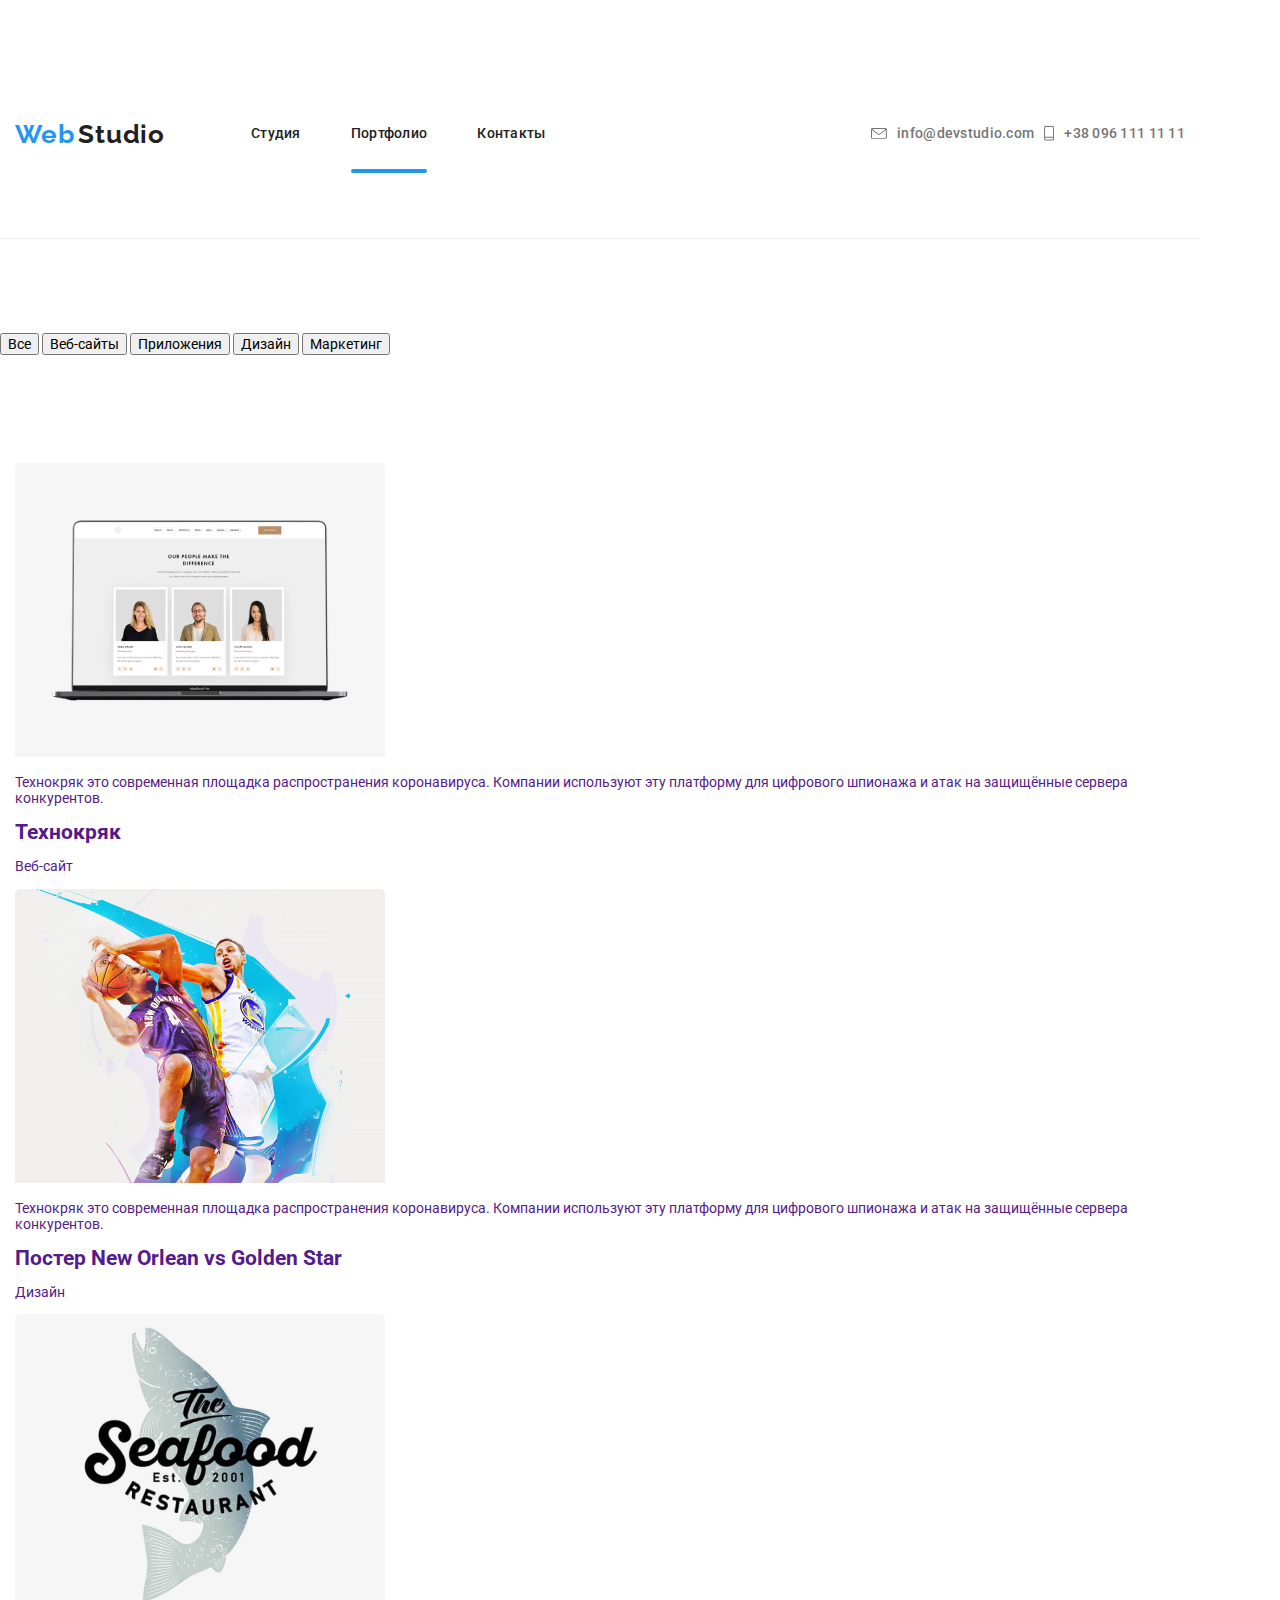
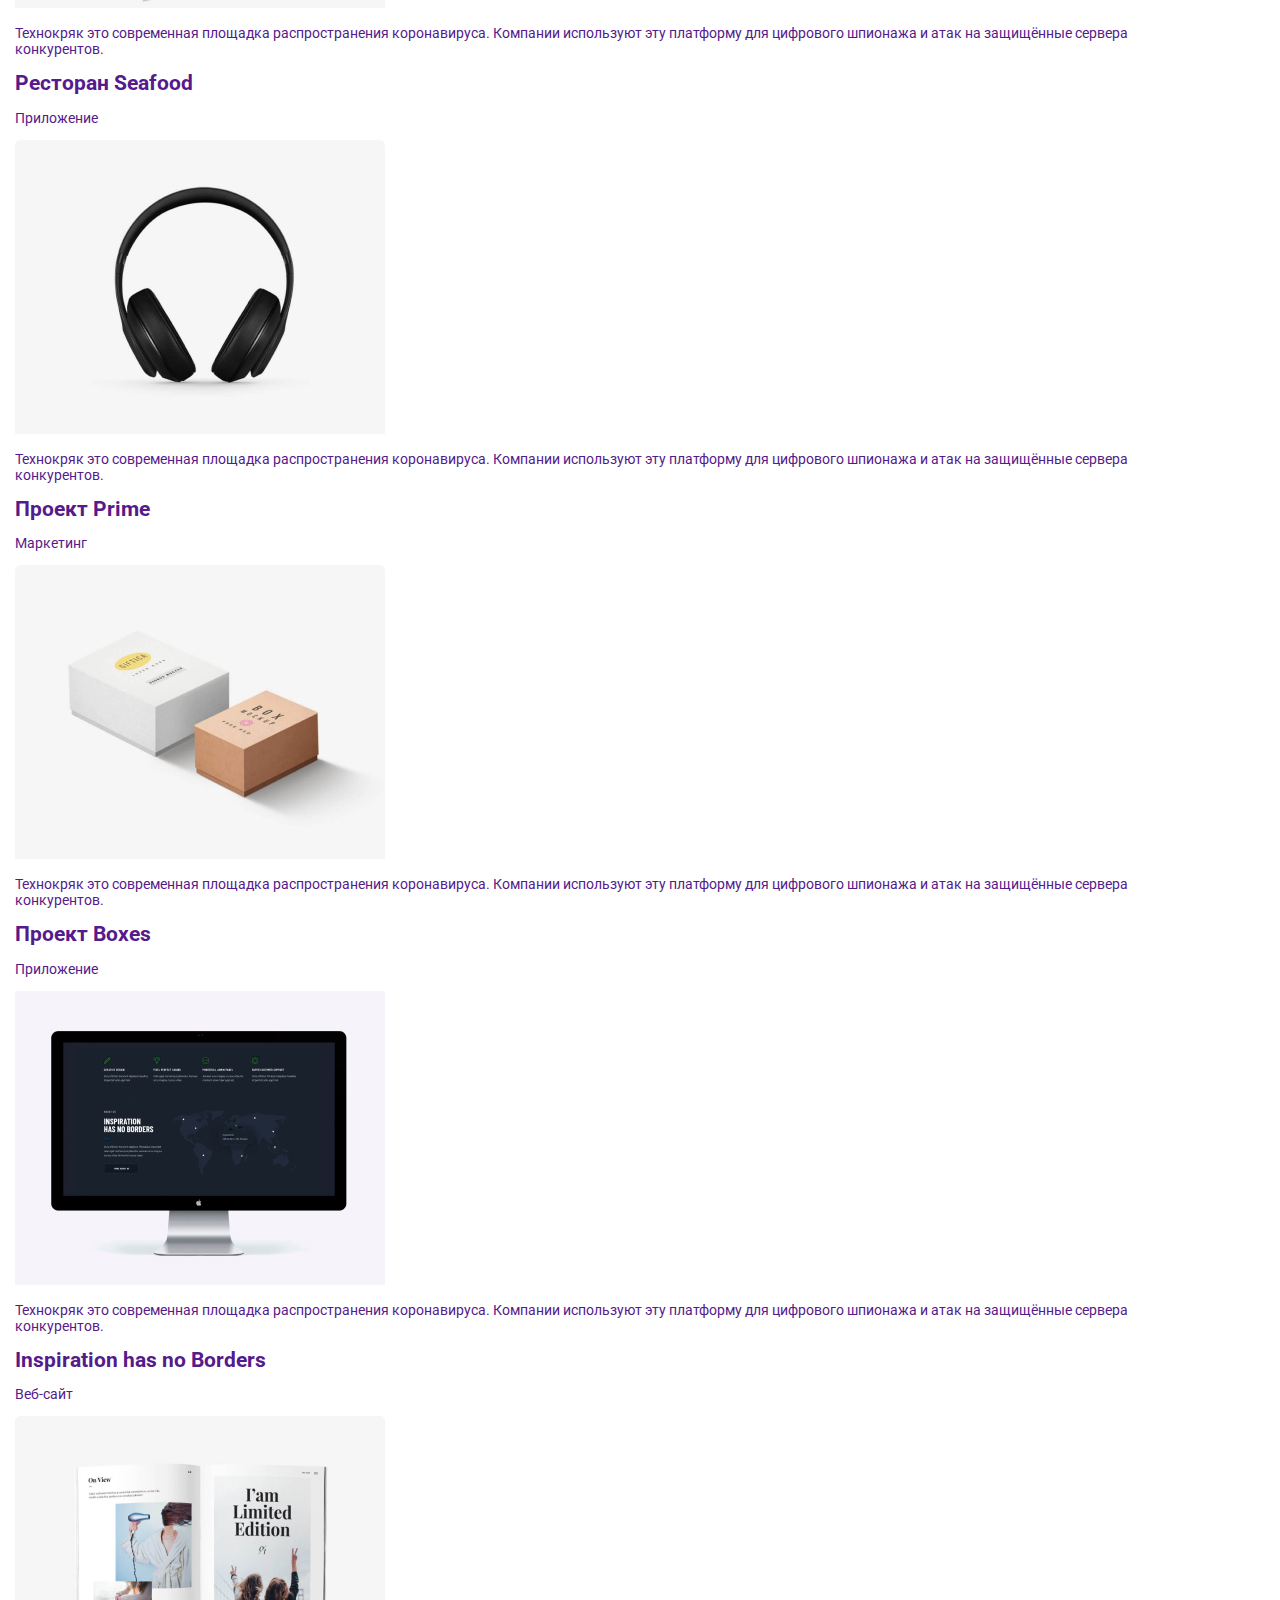
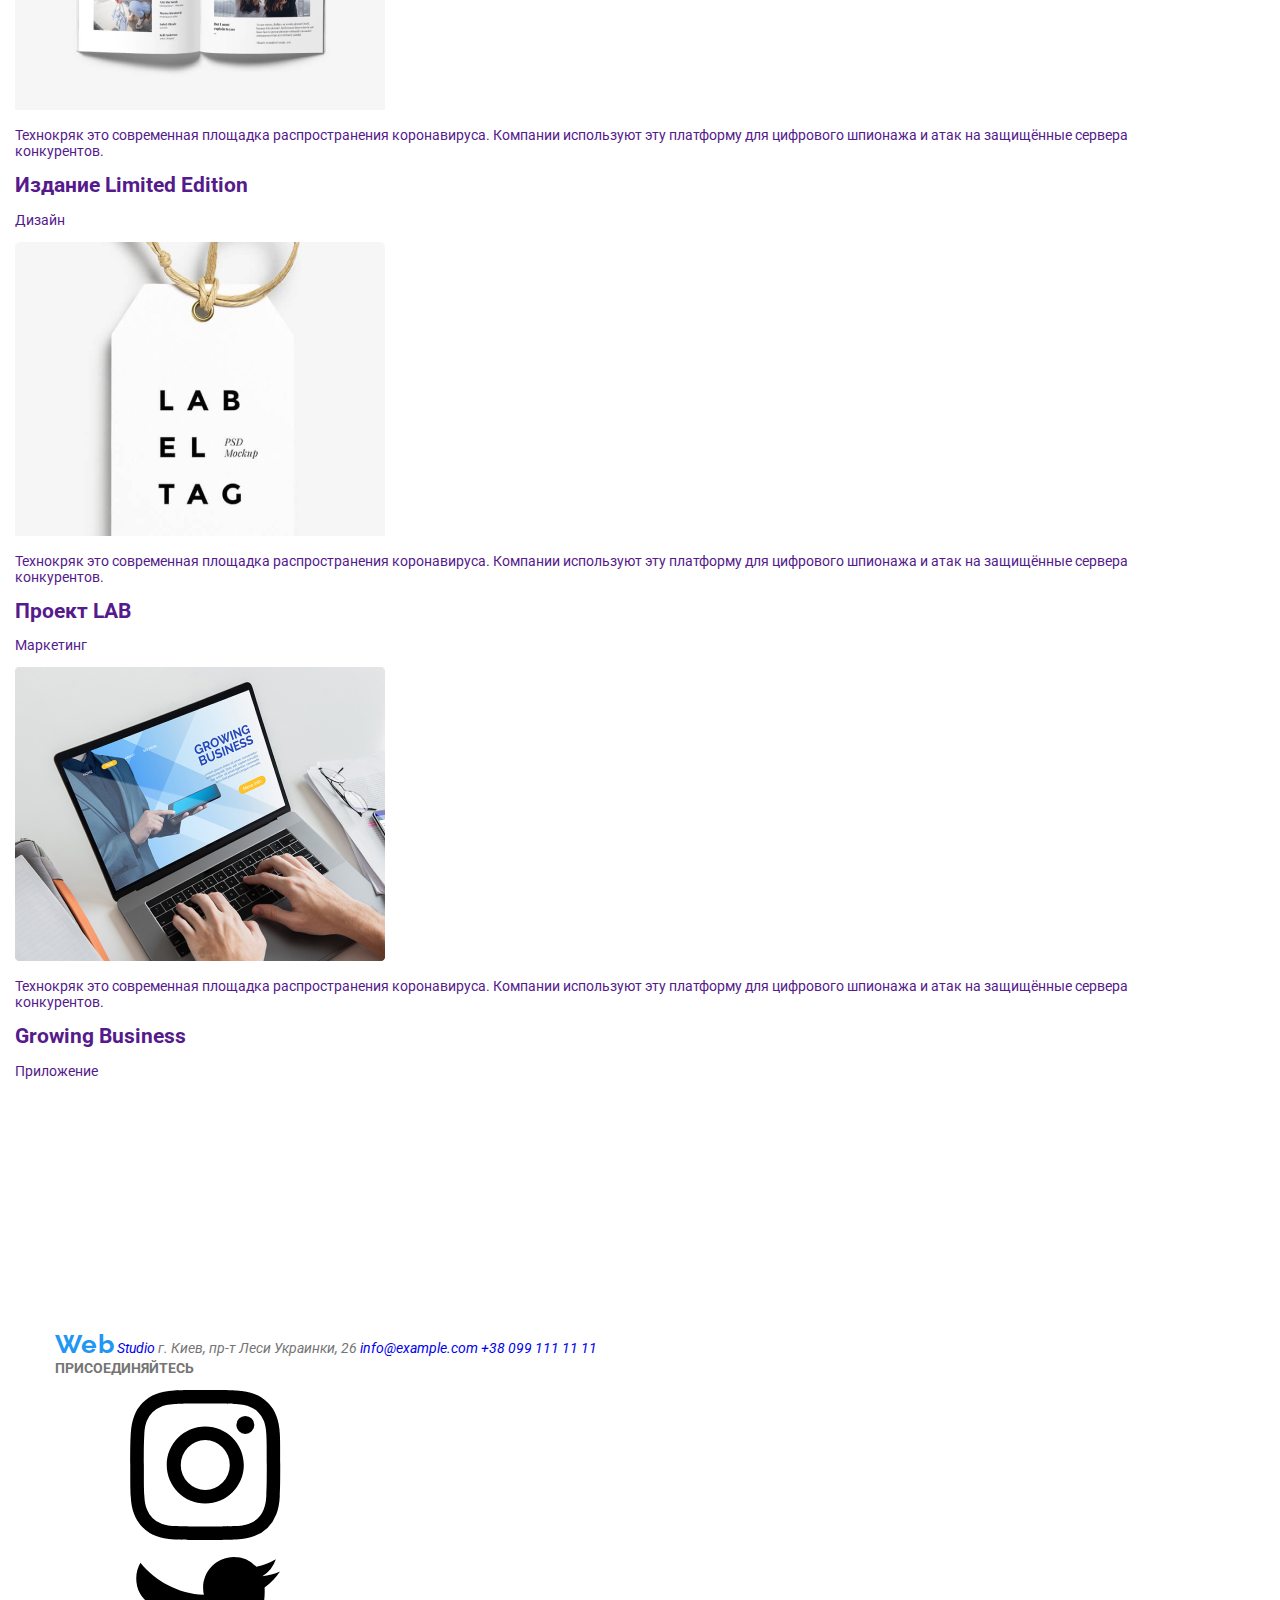
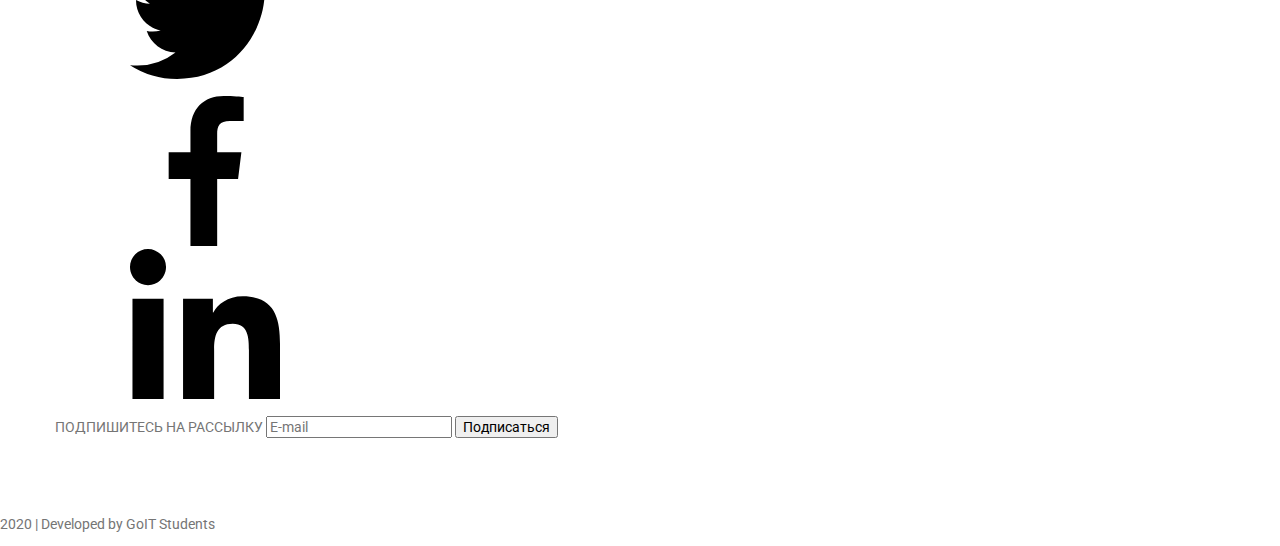
==== portfolio.html @ 8912c544 "создает сас файл для хедера" ====
<!DOCTYPE html>
<html lang="ru">
  <head>
    <meta charset="UTF-8" />
    <meta name="viewport" content="width=device-width, initial-scale=1.0" />
    <title>WebStudio</title>
    <link href="https://fonts.googleapis.com/css2?family=Raleway:wght@600&family=Roboto:wght@400;700;900&display=swap" rel="stylesheet">
    <link rel="stylesheet" href="https://cdnjs.cloudflare.com/ajax/libs/modern-normalize/0.6.0/modern-normalize.min.css">
    <link rel="stylesheet" href="./css/main.min.css">
      </head>
  <body>
    <!-- шапка -->
    <header  class="page-header">
      <div class="container header-container">
        <nav class="main-nav">
          <a href="./index.html" class="logo"> <span class="logo-web">Web</span> <span class="logo-studio">Studio</span></a>
          <ul class="site-nav list">
            <li class="item"><a href="./index.html" class="link studio">Студия</a></li>
            <li class="item"><a href="./portfolio.html" class="link current">Портфолио</a></li>
            <li class="item"><a href="" class="link">Контакты</a></li>
          </ul>
        </nav>
       
        <ul class="list list-nav">
          <li class="list-nav img">
            <!-- <img src="./images/envelope(hover).svg" alt="the envelope" /> -->
            
            <a href="mailto:info@devstudio.com" class="list-link mail">
              <svg class="header-mail">
                <use href="./images/symbol-defs.svg#icon-envelopehover"></use>
              </svg>
              info@devstudio.com</a>
          </li>
          <li class="list-nav img">
            <!-- <img src="./images/Vector.svg" alt="mobile" /> -->
            <a href="tel:+380961111111" class="list-link phone">
              <svg class="header-phone">
                <use href="./images/symbol-defs.svg#icon-Vector"></use>
              </svg>
              +38 096 111 11 11</a>
          </li>
        </ul>
    </div>
    </header>
    <main>
      <!-- кнопки -->
      <section>
      <div class="filter">
        <button type="button" class="portfolio-button">Все</button>
        <button type="button" class="portfolio-button">Веб-сайты</button>
        <button type="button" class="portfolio-button">Приложения</button>
        <button type="button" class="portfolio-button">Дизайн</button>
        <button type="button" class="portfolio-button" >Маркетинг</button>
      </div>
      <!-- список работ -->
      <ul class="container list-portfolio">
        <li class="item portfolio">
          <div class="thumb">
            <a href="" class="portfolio-link"><img src="./images/techno.jpg" alt="Веб-сайт" class="portfolio-img">
              <p class="portfolio-discription">Технокряк это современная площадка распространения коронавируса. Компании используют эту платформу для цифрового шпионажа и атак на защищённые сервера конкурентов.</p>
            </div>
              <div class="portfolio-content">
                <h2 class="portfolio-name">Технокряк</h2>
                <p class="portfolio-type">Веб-сайт</p>
                
              </div>
            </a>
          
        </li>
        <li class="item portfolio">
          <div class="thumb">
            <a href="" class="portfolio-link"><img src="./images/poster.jpg" alt="Дизайн" class="portfolio-img">
              <p class="portfolio-discription">Технокряк это современная площадка распространения коронавируса. Компании используют эту платформу для цифрового шпионажа и атак на защищённые сервера конкурентов.</p>
            </div>
        <div class="portfolio-content">
          <h2 class="portfolio-name">Постер New Orlean vs Golden Star</h2>
          <p class="portfolio-type">Дизайн</p>
          
        </div>
        </a>
        </li>
        <li class="item portfolio">
          <div class="thumb">
            <a href="" class="portfolio-link"><img src="./images/restourant.jpg" alt="Приложение" class="portfolio-img">
              <p class="portfolio-discription">Технокряк это современная площадка распространения коронавируса. Компании используют эту платформу для цифрового шпионажа и атак на защищённые сервера конкурентов.</p>
          </div>
           <div class="portfolio-content">
            <h2 class="portfolio-name">Ресторан Seafood</h2>
            <p class="portfolio-type">Приложение</p>
           </div>
        </a>
        </li>
        <li class="item portfolio">
         <div  class="thumb">
          <a href="" class="portfolio-link"><img src="./images/headset.jpg" alt="Маркетинг" class="portfolio-img">
            <p class="portfolio-discription">Технокряк это современная площадка распространения коронавируса. Компании используют эту платформу для цифрового шпионажа и атак на защищённые сервера конкурентов.</p>

         </div>
            <div class="portfolio-content">
              <h2 class="portfolio-name">Проект Prime</h2>
              <p class="portfolio-type">Маркетинг</p>
            </div>
        </a>
        </li>
        <li class="item portfolio">
          <div  class="thumb">
            <a href="" class="portfolio-link"><img src="./images/boxes.jpg" alt="Приложение" class="portfolio-img">
            <p class="portfolio-discription">Технокряк это современная площадка распространения коронавируса. Компании используют эту платформу для цифрового шпионажа и атак на защищённые сервера конкурентов.</p>

          </div>
            <div class="portfolio-content">
              <h2 class="portfolio-name">Проект Boxes</h2>
              <p class="portfolio-type">Приложение</p>
            </div>
        </a>
        </li>
        <li class="item portfolio">
          <div  class="thumb">
            <a href="" class="portfolio-link"><img src="./images/monitorNEW.jpg" alt="Веб-сайт" class="portfolio-img">
              <p class="portfolio-discription">Технокряк это современная площадка распространения коронавируса. Компании используют эту платформу для цифрового шпионажа и атак на защищённые сервера конкурентов.</p>

          </div>
            <div class="portfolio-content">
              <h2 class="portfolio-name">Inspiration has no Borders</h2>
              <p class="portfolio-type">Веб-сайт</p>
            </div>
        </a>
        </li>
        <li class="item portfolio">
          <div  class="thumb">
            <a href="" class="portfolio-link"><img src="./images/books.jpg" alt="Дизайн" class="portfolio-img">
            <p class="portfolio-discription">Технокряк это современная площадка распространения коронавируса. Компании используют эту платформу для цифрового шпионажа и атак на защищённые сервера конкурентов.</p>

          </div>
            <div class="portfolio-content">
              <h2 class="portfolio-name">Издание Limited Edition</h2>
              <p class="portfolio-type">Дизайн</p>
            </div>
        </a>
        </li>
        <li class="item portfolio">
          <div  class="thumb">
            <a href="" class="portfolio-link"><img src="./images/project-lab.jpg" alt="Маркетинг" class="portfolio-img">
            <p class="portfolio-discription">Технокряк это современная площадка распространения коронавируса. Компании используют эту платформу для цифрового шпионажа и атак на защищённые сервера конкурентов.</p>

          </div>
            <div class="portfolio-content">
              <h2 class="portfolio-name">Проект LAB</h2>
              <p class="portfolio-type">Маркетинг</p>
            </div>
        </a>
        </li>
        <li class="item portfolio">
          <div  class="thumb">
            <a href="" class="portfolio-link"><img src="./images/img.jpg" alt="Приложение" class="portfolio-img">
              <p class="portfolio-discription">Технокряк это современная площадка распространения коронавируса. Компании используют эту платформу для цифрового шпионажа и атак на защищённые сервера конкурентов.</p>

          </div>
            <div class="portfolio-content">
              <h2 class="portfolio-name">Growing Business</h2>
              <p class="portfolio-type">Приложение</p>
            </div>
        </a>
        </li>
      </ul>              
       </section>
    
    </main>
    <footer class="container-end">
      
      <div class="container footer">
 
       <address class="address"><a href="./index.html" class="footer-logo"> <span class="logo-web">Web</span> <span class="logo-studio-footer">Studio</span></a>
         
         <span class="footer-adress">г. Киев, пр-т Леси Украинки, 26</span>
         <a href="mailto:info@example.com" class="footer-link-adress">info@example.com</a>
         <a href="tel:+380991111111" class="footer-link">+38 099 111 11 11</a>
       </address>
       <div>
         <b class="footer-tittle">ПРИСОЕДИНЯЙТЕСЬ</b>
         <ul class="list social-links">
          <li class="team-icon end">
            <a href="https://www.instagram.com/"  class="link-social">
              <svg class="link-icon end">
                <use href="./images/symbol-defs.svg#icon-instagram"></use>
              </svg>
              <!-- <img src="./images/instagram.svg" alt="instagram"
            /> -->
          </a>
          </li>
          <li class="team-icon end">
            <a href="https://twitter.com/" class="link-social">
              <svg class="link-icon end">
                <use href="./images/symbol-defs.svg#icon-twitter"></use>
              </svg>
              <!-- <img src="./images/twitter.svg" alt="twitter"/> -->
          </a>
          </li>
          <li class="team-icon end">
            <a href="https://www.facebook.com/" class="link-social">
              <!-- <img src="./images/facebook.svg" alt="facebook"/> -->
              <svg class="link-icon end">
                <use href="./images/symbol-defs.svg#icon-facebook"></use>
              </svg>
          </a>
          </li>
          <li class="team-icon end">
            <a href="https://www.linkedin.com/" class="link-social">
              <!-- <img src="./images/linkedin.svg" alt="linkedin"/> -->
              <svg class="link-icon end">
                <use href="./images/symbol-defs.svg#icon-linkedin"></use>
              </svg>
          </a>
          </li>
         </ul>
       </div>
       <form>
        <label class="footer-tittle" for="email">ПОДПИШИТЕСЬ НА РАССЫЛКУ</label>
        <input class="footer-form" type="email" name="email" id="email" placeholder="E-mail">
        <button class="button signature">Подписаться</button>
      </form>
      </div>
       <p class="footer-end">2020 | Developed by GoIT Students </p>
     </footer>
  </body>
</html>
---- css/main.min.css ----
a{text-decoration:none}@media screen and (min-width: 480px){section{width:480px;padding-top:60px;padding-bottom:60px}}@media screen and (min-width: 768px){section{width:768px;padding-top:60px;padding-bottom:60px}}@media screen and (min-width: 1200px){section{width:1200px;padding-top:94px;padding-bottom:64px}}.list,.list-portfolio,.team-members{list-style:none;padding:0}h2{margin:0}body{background-color:#fff;color:#757575;font-family:Roboto,sans-serif;font-weight:400;font-size:14px}.container{margin-left:auto;margin-right:auto;padding-left:15px;padding-right:15px}@media screen and (min-width: 480px){.container{width:480px;padding-top:60px;padding-bottom:60px}}@media screen and (min-width: 768px){.container{width:768px;padding-top:60px;padding-bottom:60px}}@media screen and (min-width: 1200px){.container{width:1200px;padding-top:94px;padding-bottom:64px}}.page-header{border-bottom:1px solid #ECECEC}@media screen and (min-width: 480px){.page-header{width:480px}}@media screen and (min-width: 768px){.page-header{width:768px}}@media screen and (min-width: 1200px){.page-header{width:1200px}}@media screen and (min-width: 1200px){.page-header .header-container{display:-webkit-box;display:-ms-flexbox;display:flex;-webkit-box-align:center;-ms-flex-align:center;align-items:center}}@media screen and (min-width: 1200px){.main-nav{display:-webkit-box;display:-ms-flexbox;display:flex;-webkit-box-align:center;-ms-flex-align:center;align-items:center}}.logo{color:#212121;font-family:Raleway, sans-serif;-webkit-transition:color 250ms cubic-bezier(0.4, 0, 0.2, 1);transition:color 250ms cubic-bezier(0.4, 0, 0.2, 1)}.logo:hover,.logo:focus{color:#2196F3}@media screen and (min-width: 480px){.logo{margin-right:269px}}@media screen and (min-width: 768px){.logo{margin-right:81px}}@media screen and (min-width: 1200px){.logo{margin-right:86px}}.logo-web{text-decoration:none;color:#2196F3;font-family:Raleway, sans-serif;font-style:normal;font-weight:700;letter-spacing:0.03em}@media screen and (min-width: 480px){.logo-web{font-size:24px;line-height:1.08}}@media screen and (min-width: 768px){.logo-web{font-size:26px;line-height:1.19}}.logo-studio{text-decoration:none;font-family:Raleway, sans-serif;font-weight:700;letter-spacing:0.03em}@media screen and (min-width: 480px){.logo-studio{font-size:24px;line-height:1.08}}@media screen and (min-width: 768px){.logo-studio{font-size:26px;line-height:1.19}}.site-nav{display:block;padding:0;margin-top:0;margin-bottom:0}.site-nav .item:not(:last-child){margin-right:50px}@media screen and (min-width: 768px){.site-nav{display:-webkit-box;display:-ms-flexbox;display:flex}}.site-nav .link{position:relative;padding-top:32px;padding-bottom:32px;font-family:Roboto;font-style:400;font-weight:500;font-size:14px;line-height:1.14;letter-spacing:0.02em;color:#212121;-webkit-transition:color 250ms cubic-bezier(0.4, 0, 0.2, 1);transition:color 250ms cubic-bezier(0.4, 0, 0.2, 1)}.site-nav .link:hover,.site-nav .link:focus{color:#2196F3}.site-nav .link.current::after{position:absolute;bottom:0;content:'';display:block;width:100%;height:4px;background-color:#2196F3;border-radius:2px}.site-nav .item{color:#212121;font-weight:500;line-height:1.14;letter-spacing:0.02em}@media screen and (min-width: 768px){.site-nav .item{padding-top:32px;padding-bottom:32px}}.list-nav{display:-webkit-box;display:-ms-flexbox;display:flex;-webkit-box-align:center;-ms-flex-align:center;align-items:center;margin:0;padding:0;margin-left:auto;font-weight:500;line-height:1.14;letter-spacing:0.02em}@media screen and (min-width: 480px){.list.list-nav .list-link+.list-link{margin-bottom:40px}}@media screen and (min-width: 1200px){.list.list-nav .list-link+.list-link{margin-left:50px}}.list-nav.img{display:-webkit-box;display:-ms-flexbox;display:flex}.list-link{display:-webkit-inline-box;display:-ms-inline-flexbox;display:inline-flex;-webkit-box-align:center;-ms-flex-align:center;align-items:center;margin-left:10px;color:#757575;fill:#757575;text-decoration:none;-webkit-transition:color 250ms cubic-bezier(0.4, 0, 0.2, 1),fill 250ms cubic-bezier(0.4, 0, 0.2, 1);transition:color 250ms cubic-bezier(0.4, 0, 0.2, 1),fill 250ms cubic-bezier(0.4, 0, 0.2, 1)}.list-link:hover,.list-link:focus{color:#2196F3;fill:#2196F3}.header-mail{width:16px;height:11px}@media screen and (min-width: 480px){.header-mail{margin-right:10px}}@media screen and (min-width: 768px){.header-mail{margin-right:8px}}@media screen and (min-width: 1200px){.header-mail{margin-right:10px}}.header-phone{width:10px;height:15px}@media screen and (min-width: 480px){.header-phone{margin-right:10px}}@media screen and (min-width: 768px){.header-phone{margin-right:8px}}@media screen and (min-width: 1200px){.header-phone{margin-right:10px}}.link{text-decoration:none}
/*# sourceMappingURL=main.min.css.map */
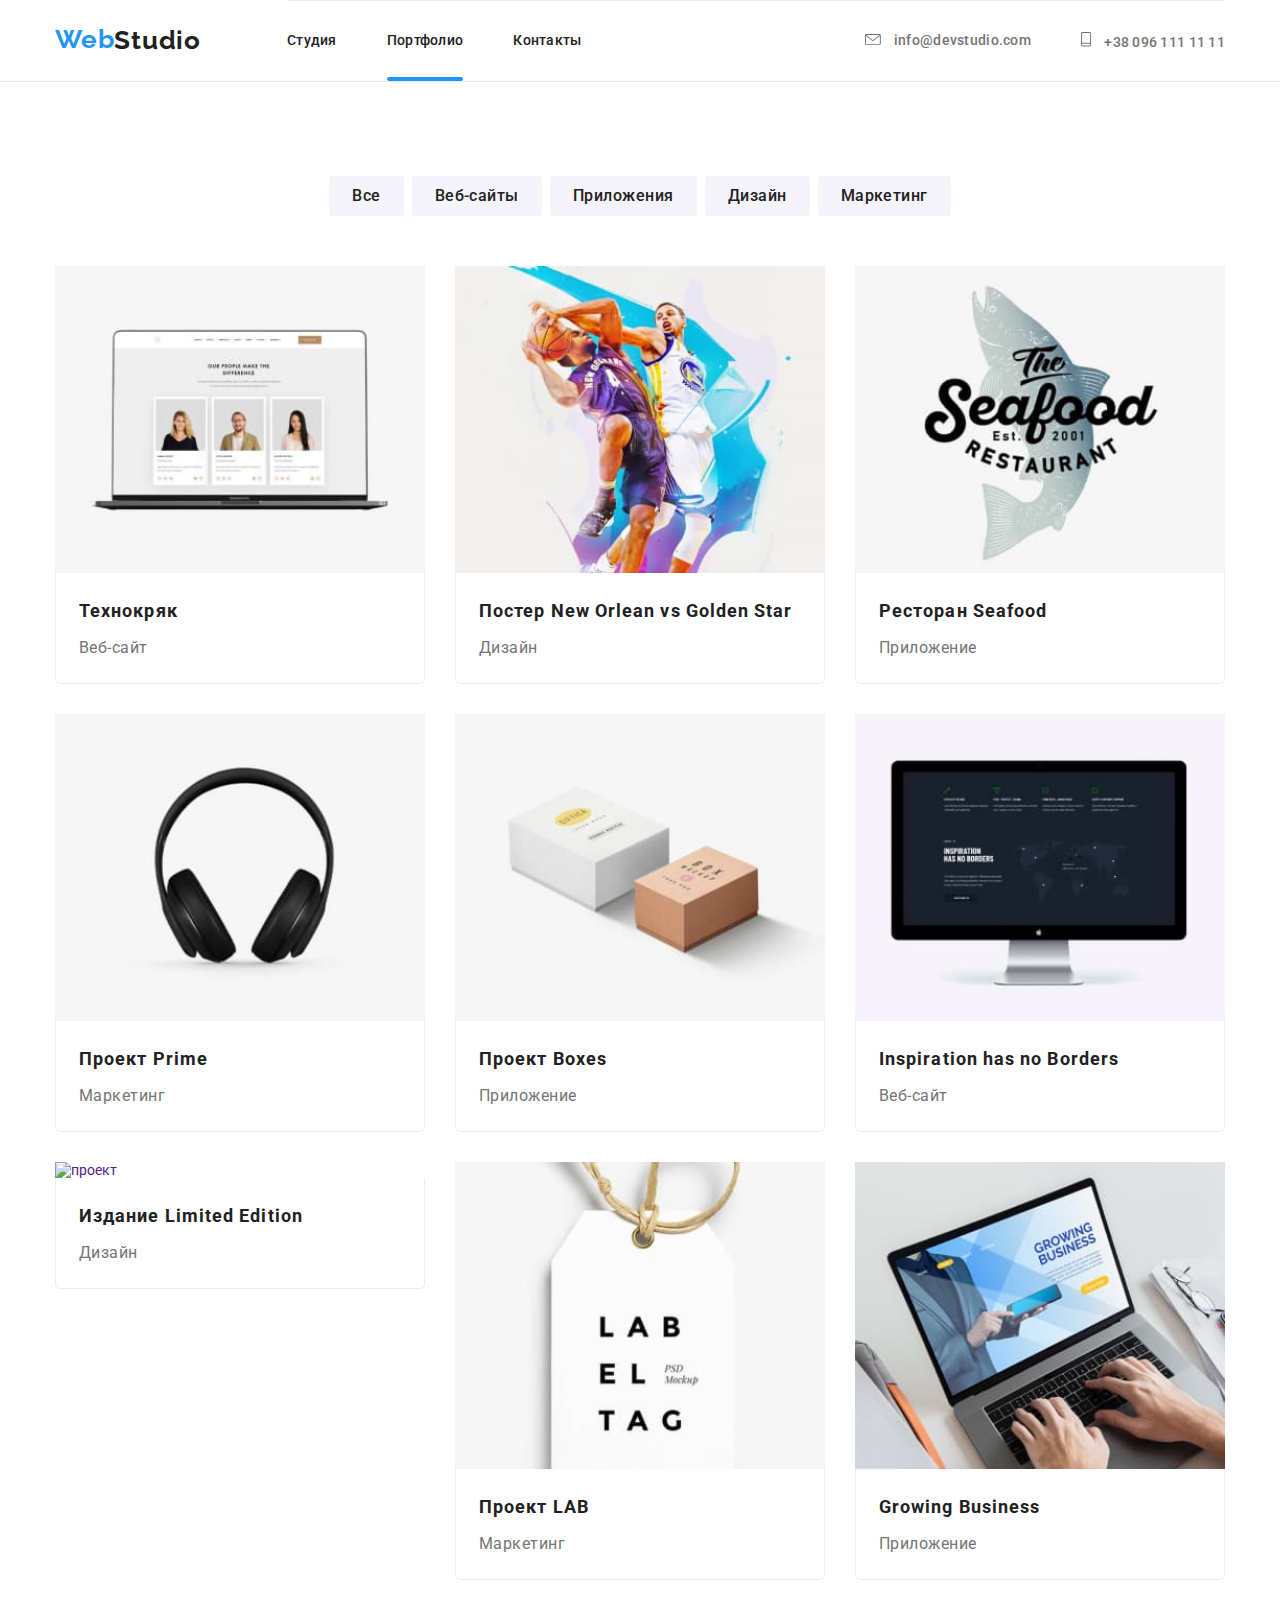
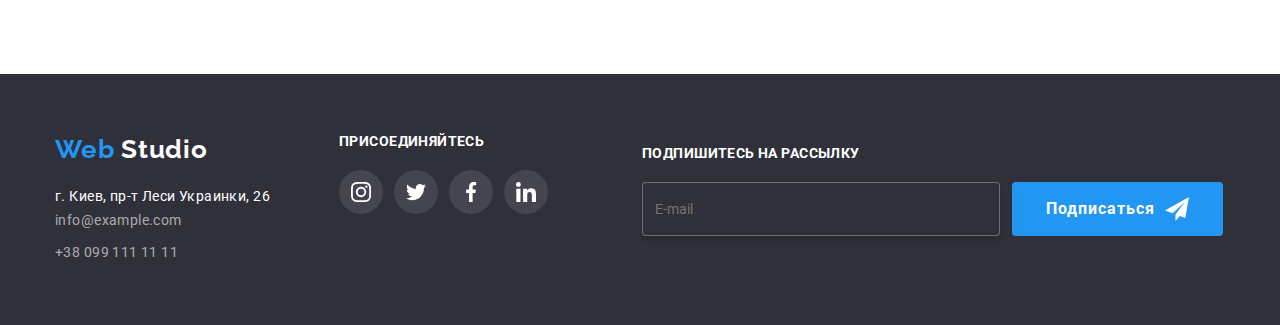
==== commit 09412a6b: "завершает написание адаптивной верстки и стилей" ====
--- a/portfolio.html
+++ b/portfolio.html
@@ -12,216 +12,458 @@
     <!-- шапка -->
     <header  class="page-header">
       <div class="container header-container">
-        <nav class="main-nav">
-          <a href="./index.html" class="logo"> <span class="logo-web">Web</span> <span class="logo-studio">Studio</span></a>
-          <ul class="site-nav list">
-            <li class="item"><a href="./index.html" class="link studio">Студия</a></li>
-            <li class="item"><a href="./portfolio.html" class="link current">Портфолио</a></li>
-            <li class="item"><a href="" class="link">Контакты</a></li>
-          </ul>
-        </nav>
-       
-        <ul class="list list-nav">
-          <li class="list-nav img">
-            <!-- <img src="./images/envelope(hover).svg" alt="the envelope" /> -->
-            
+        <div class="main-nav">
+          <a href="./index.html" class="logo"> <span class="logo-web">Web</span> <span class="logo-studio"> Studio</span></a>
+          <button type="button" class="menu-button" aria-expanded="false" aria-controls="menu-container" data-menu-button>
+            <svg width="40" height="40" aria-label="Переключатель меню">
+              <use class="icon-cross" href="./images/symbol-defs-mobile.svg#icon-close_40px"></use>
+              <use class="icon-menu" href="./images/symbol-defs-mobile.svg#icon-menu_40px"></use>
+            </svg>
+          </button>
+          <div class="menu-container" id="menu-container" data-menu>
+              <nav>
+                <ul class="site-nav list">
+                  <li class="item"><a href="" class="link  studio">Студия</a></li>
+                  <li class="item"><a href="./portfolio.html" class="link current">Портфолио</a></li>
+                  <li class="item"><a href="" class="link">Контакты</a></li>
+                </ul>  
+              </nav>
+            <ul class="list list-nav">
+          <li class="list-nav-link">                
             <a href="mailto:info@devstudio.com" class="list-link mail">
-              <svg class="header-mail">
+              <svg class="header-mail" width="16" height="11">
                 <use href="./images/symbol-defs.svg#icon-envelopehover"></use>
               </svg>
               info@devstudio.com</a>
           </li>
-          <li class="list-nav img">
-            <!-- <img src="./images/Vector.svg" alt="mobile" /> -->
-            <a href="tel:+380961111111" class="list-link phone">
-              <svg class="header-phone">
+          <li class="list-nav-link">
+              <a href="tel:+380961111111" class="list-link phone">
+              <svg class="header-phone" width="10" height="15">
                 <use href="./images/symbol-defs.svg#icon-Vector"></use>
               </svg>
               +38 096 111 11 11</a>
           </li>
-        </ul>
+            </ul>
+          </div>
+
+        </div>
     </div>
     </header>
     <main>
       <!-- кнопки -->
-      <section>
-      <div class="filter">
-        <button type="button" class="portfolio-button">Все</button>
-        <button type="button" class="portfolio-button">Веб-сайты</button>
-        <button type="button" class="portfolio-button">Приложения</button>
-        <button type="button" class="portfolio-button">Дизайн</button>
-        <button type="button" class="portfolio-button" >Маркетинг</button>
-      </div>
-      <!-- список работ -->
-      <ul class="container list-portfolio">
-        <li class="item portfolio">
-          <div class="thumb">
-            <a href="" class="portfolio-link"><img src="./images/techno.jpg" alt="Веб-сайт" class="portfolio-img">
-              <p class="portfolio-discription">Технокряк это современная площадка распространения коронавируса. Компании используют эту платформу для цифрового шпионажа и атак на защищённые сервера конкурентов.</p>
+      <section class="portfolio-section">
+        <div class="container">
+          <div class="filter">
+            <ul class="filter-btn list">
+              <li class="filter-item"><button type="button" class="portfolio-button">Все</button></li>
+              <li class="filter-item"><button type="button" class="portfolio-button">Веб-сайты</button></li>
+              <li class="filter-item"><button type="button" class="portfolio-button">Приложения</button></li>
+              <li class="filter-item"><button type="button" class="portfolio-button">Дизайн</button></li>
+              <li class="filter-item"><button type="button" class="portfolio-button" >Маркетинг</button></li>                
+                      
+            </ul>
+          </div>
+          <!-- список работ -->
+          <ul class="list-portfolio">
+            <li class="item portfolio">
+              <a href="" class="link">
+                <div class="card-link">
+                  <img srcset="
+                  ./images/card-1-370.jpg  370w,
+                  ./images/card-1-740.jpg  740w,
+                  ./images/card-1-1100.jpg 1100w
+                "
+                src="./images/card-1-370.jpg"
+                alt="проект"
+                sizes="(min-width:1200px) 33vw, (min-width:768) 50vw, 100vw" />
+                  <p class="projects-text">
+                    Технокряк это современная площадка распространения
+                    коронавируса. Компании используют эту платформу для
+                    цифрового шпионажа и атак на защищённые сервера конкурентов.
+                  </p>
+                </div>
+                <div class="card-contect">
+                  <h2 class="projects-name">Технокряк</h2>
+                  <p class="projects-type">Веб-сайт</p>
+                </div>
+              </a>
+            </li>
+            <li class="item portfolio">
+              <a href="" class="link">
+                <div class="card-link">
+                  <img srcset="
+                  ./images/card-2-370.jpg  370w,
+                  ./images/card-2-740.jpg  740w,
+                  ./images/card-2-1100.jpg 1100w
+                "
+                src="./images/card-2-370.jpg"
+                alt="проект"
+                sizes="(min-width:1200px) 33vw, (min-width:768) 50vw, 100vw" />
+                  <p class="projects-text">
+                    Технокряк это современная площадка распространения
+                    коронавируса. Компании используют эту платформу для
+                    цифрового шпионажа и атак на защищённые сервера конкурентов.
+                  </p>
+                </div>
+                <div class="card-contect">
+                  <h2 class="projects-name">
+                    Постер New Orlean vs Golden Star
+                  </h2>
+                  <p class="projects-type">Дизайн</p>
+                </div>
+              </a>
+            </li>
+            <li class="item portfolio">
+              <a href="" class="link">
+                <div class="card-link">
+                  <img srcset="
+                  ./images/card-3-370.jpg  370w,
+                  ./images/card-3-740.jpg  740w,
+                  ./images/card-3-1100.jpg 1100w
+                "
+                src="./images/card-3-370.jpg"
+                alt="проект"
+                sizes="(min-width:1200px) 33vw, (min-width:768) 50vw, 100vw" />
+                  <p class="projects-text">
+                    Технокряк это современная площадка распространения
+                    коронавируса. Компании используют эту платформу для
+                    цифрового шпионажа и атак на защищённые сервера конкурентов.
+                  </p>
+                </div>
+                <div class="card-contect">
+                  <h2 class="projects-name">Ресторан Seafood</h2>
+                  <p class="projects-type">Приложение</p>
+                </div>
+              </a>
+            </li>
+            <li class="item portfolio">
+              <a href="" class="link">
+                <div class="card-link">
+                  <img srcset="
+                  ./images/card-4-370.jpg  370w,
+                  ./images/card-4-740.jpg  740w,
+                  ./images/card-4-1100.jpg 1100w
+                "
+                src="./images/card-4-370.jpg"
+                alt="проект"
+                sizes="(min-width:1200px) 33vw, (min-width:768) 50vw, 100vw" />
+                  <p class="projects-text">
+                    Технокряк это современная площадка распространения
+                    коронавируса. Компании используют эту платформу для
+                    цифрового шпионажа и атак на защищённые сервера конкурентов.
+                  </p>
+                </div>
+                <div class="card-contect">
+                  <h2 class="projects-name">Проект Prime</h2>
+                  <p class="projects-type">Маркетинг</p>
+                </div>
+              </a>
+            </li>
+            <li class="item portfolio">
+              <a href="" class="link">
+                <div class="card-link">
+                  <img srcset="
+                  ./images/card-5-370.jpg  370w,
+                  ./images/card-5-740.jpg  740w,
+                  ./images/card-5-1100.jpg 1100w
+                "
+                src="./images/card-5-370.jpg"
+                alt="проект"
+                sizes="(min-width:1200px) 33vw, (min-width:768) 50vw, 100vw" />
+                  <p class="projects-text">
+                    Технокряк это современная площадка распространения
+                    коронавируса. Компании используют эту платформу для
+                    цифрового шпионажа и атак на защищённые сервера конкурентов.
+                  </p>
+                </div>
+                <div class="card-contect">
+                  <h2 class="projects-name">Проект Boxes</h2>
+                  <p class="projects-type">Приложение</p>
+                </div>
+              </a>
+            </li>
+            <li class="item portfolio">
+              <a href="" class="link">
+                <div class="card-link">
+                  <img srcset="
+                  ./images/card-6-370.jpg  370w,
+                  ./images/card-6-740.jpg  740w,
+                  ./images/card-6-1100.jpg 1100w
+                "
+                src="./images/card-6-370.jpg"
+                alt="проект"
+                sizes="(min-width:1200px) 33vw, (min-width:768) 50vw, 100vw" />
+                  <p class="projects-text">
+                    Технокряк это современная площадка распространения
+                    коронавируса. Компании используют эту платформу для
+                    цифрового шпионажа и атак на защищённые сервера конкурентов.
+                  </p>
+                </div>
+                <div class="card-contect">
+                  <h2 class="projects-name">Inspiration has no Borders</h2>
+                  <p class="projects-type">Веб-сайт</p>
+                </div>
+              </a>
+            </li>
+            <li class="item portfolio">
+              <a href="" class="link">
+                <div class="card-link">
+                  <img srcset="
+                  ./images/card-7-370.jpg  370w,
+                  ./images/card-7-740.jpg  740w,
+                  ./images/card-7-1100.jpg 1100w
+                "
+                src="./images/card-7-370.jpg"
+                alt="проект"
+                sizes="(min-width:1200px) 33vw, (min-width:768) 50vw, 100vw" />
+                  <p class="projects-text">
+                    Технокряк это современная площадка распространения
+                    коронавируса. Компании используют эту платформу для
+                    цифрового шпионажа и атак на защищённые сервера конкурентов.
+                  </p>
+                </div>
+                <div class="card-contect">
+                  <h2 class="projects-name">Издание Limited Edition</h2>
+                  <p class="projects-type">Дизайн</p>
+                </div>
+              </a>
+            </li>
+            <li class="item portfolio">
+              <a href="" class="link">
+                <div class="card-link">
+                  <img srcset="
+                  ./images/card-8-370.jpg  370w,
+                  ./images/card-8-740.jpg  740w,
+                  ./images/card-8-1100.jpg 1100w
+                "
+                src="./images/card-8-370.jpg"
+                alt="проект"
+                sizes="(min-width:1200px) 33vw, (min-width:768) 50vw, 100vw" />
+                  <p class="projects-text">
+                    Технокряк это современная площадка распространения
+                    коронавируса. Компании используют эту платформу для
+                    цифрового шпионажа и атак на защищённые сервера конкурентов.
+                  </p>
+                </div>
+                <div class="card-contect">
+                  <h2 class="projects-name">Проект LAB</h2>
+                  <p class="projects-type">Маркетинг</p>
+                </div>
+              </a>
+            </li>
+            <li class="item portfolio">
+              <a href="" class="link">
+                <div class="card-link">
+                  <img srcset="
+                  ./images/card-9-370.jpg  370w,
+                  ./images/card-9-740.jpg  740w,
+                  ./images/card-9-1100.jpg 1100w
+                "
+                src="./images/card-9-370.jpg"
+                alt="проект"
+                sizes="(min-width:1200px) 33vw, (min-width:768) 50vw, 100vw" />
+                  <p class="projects-text">
+                    Технокряк это современная площадка распространения
+                    коронавируса. Компании используют эту платформу для
+                    цифрового шпионажа и атак на защищённые сервера конкурентов.
+                  </p>
+                </div>
+                <div class="card-contect">
+                  <h2 class="projects-name">Growing Business</h2>
+                  <p class="projects-type">Приложение</p>
+                </div>
+              </a>
+            </li>
+            <!-- <li class="item portfolio">
+              <a href="" class="portfolio-link"><img src="./images/techno.jpg" alt="Веб-сайт" class="portfolio-img">
+              <div class="thumb">
+                  <p class="portfolio-discription">Технокряк это современная площадка распространения коронавируса. Компании используют эту платформу для цифрового шпионажа и атак на защищённые сервера конкурентов.</p>
+                </div>
+                  <div class="portfolio-content">
+                    <h2 class="portfolio-name">Технокряк</h2>
+                    <p class="portfolio-type">Веб-сайт</p>
+                    
+                  </div>
+                </a>
+              
+            </li>
+            <li class="item portfolio">
+              <div class="thumb">
+                <a href="" class="portfolio-link"><img src="./images/poster.jpg" alt="Дизайн" class="portfolio-img">
+                  <p class="portfolio-discription">Технокряк это современная площадка распространения коронавируса. Компании используют эту платформу для цифрового шпионажа и атак на защищённые сервера конкурентов.</p>
+                </div>
+            <div class="portfolio-content">
+              <h2 class="portfolio-name">Постер New Orlean vs Golden Star</h2>
+              <p class="portfolio-type">Дизайн</p>
+              
             </div>
-              <div class="portfolio-content">
-                <h2 class="portfolio-name">Технокряк</h2>
-                <p class="portfolio-type">Веб-сайт</p>
-                
-              </div>
-            </a>
-          
-        </li>
-        <li class="item portfolio">
-          <div class="thumb">
-            <a href="" class="portfolio-link"><img src="./images/poster.jpg" alt="Дизайн" class="portfolio-img">
-              <p class="portfolio-discription">Технокряк это современная площадка распространения коронавируса. Компании используют эту платформу для цифрового шпионажа и атак на защищённые сервера конкурентов.</p>
-            </div>
-        <div class="portfolio-content">
-          <h2 class="portfolio-name">Постер New Orlean vs Golden Star</h2>
-          <p class="portfolio-type">Дизайн</p>
-          
-        </div>
-        </a>
-        </li>
-        <li class="item portfolio">
-          <div class="thumb">
-            <a href="" class="portfolio-link"><img src="./images/restourant.jpg" alt="Приложение" class="portfolio-img">
-              <p class="portfolio-discription">Технокряк это современная площадка распространения коронавируса. Компании используют эту платформу для цифрового шпионажа и атак на защищённые сервера конкурентов.</p>
-          </div>
-           <div class="portfolio-content">
-            <h2 class="portfolio-name">Ресторан Seafood</h2>
-            <p class="portfolio-type">Приложение</p>
-           </div>
-        </a>
-        </li>
-        <li class="item portfolio">
-         <div  class="thumb">
-          <a href="" class="portfolio-link"><img src="./images/headset.jpg" alt="Маркетинг" class="portfolio-img">
-            <p class="portfolio-discription">Технокряк это современная площадка распространения коронавируса. Компании используют эту платформу для цифрового шпионажа и атак на защищённые сервера конкурентов.</p>
-
-         </div>
-            <div class="portfolio-content">
-              <h2 class="portfolio-name">Проект Prime</h2>
-              <p class="portfolio-type">Маркетинг</p>
-            </div>
-        </a>
-        </li>
-        <li class="item portfolio">
-          <div  class="thumb">
-            <a href="" class="portfolio-link"><img src="./images/boxes.jpg" alt="Приложение" class="portfolio-img">
-            <p class="portfolio-discription">Технокряк это современная площадка распространения коронавируса. Компании используют эту платформу для цифрового шпионажа и атак на защищённые сервера конкурентов.</p>
-
-          </div>
-            <div class="portfolio-content">
-              <h2 class="portfolio-name">Проект Boxes</h2>
-              <p class="portfolio-type">Приложение</p>
-            </div>
-        </a>
-        </li>
-        <li class="item portfolio">
-          <div  class="thumb">
-            <a href="" class="portfolio-link"><img src="./images/monitorNEW.jpg" alt="Веб-сайт" class="portfolio-img">
-              <p class="portfolio-discription">Технокряк это современная площадка распространения коронавируса. Компании используют эту платформу для цифрового шпионажа и атак на защищённые сервера конкурентов.</p>
-
-          </div>
-            <div class="portfolio-content">
-              <h2 class="portfolio-name">Inspiration has no Borders</h2>
-              <p class="portfolio-type">Веб-сайт</p>
-            </div>
-        </a>
-        </li>
-        <li class="item portfolio">
-          <div  class="thumb">
-            <a href="" class="portfolio-link"><img src="./images/books.jpg" alt="Дизайн" class="portfolio-img">
-            <p class="portfolio-discription">Технокряк это современная площадка распространения коронавируса. Компании используют эту платформу для цифрового шпионажа и атак на защищённые сервера конкурентов.</p>
-
-          </div>
-            <div class="portfolio-content">
-              <h2 class="portfolio-name">Издание Limited Edition</h2>
-              <p class="portfolio-type">Дизайн</p>
-            </div>
-        </a>
-        </li>
-        <li class="item portfolio">
-          <div  class="thumb">
-            <a href="" class="portfolio-link"><img src="./images/project-lab.jpg" alt="Маркетинг" class="portfolio-img">
-            <p class="portfolio-discription">Технокряк это современная площадка распространения коронавируса. Компании используют эту платформу для цифрового шпионажа и атак на защищённые сервера конкурентов.</p>
-
-          </div>
-            <div class="portfolio-content">
-              <h2 class="portfolio-name">Проект LAB</h2>
-              <p class="portfolio-type">Маркетинг</p>
-            </div>
-        </a>
-        </li>
-        <li class="item portfolio">
-          <div  class="thumb">
-            <a href="" class="portfolio-link"><img src="./images/img.jpg" alt="Приложение" class="portfolio-img">
-              <p class="portfolio-discription">Технокряк это современная площадка распространения коронавируса. Компании используют эту платформу для цифрового шпионажа и атак на защищённые сервера конкурентов.</p>
-
-          </div>
-            <div class="portfolio-content">
-              <h2 class="portfolio-name">Growing Business</h2>
-              <p class="portfolio-type">Приложение</p>
-            </div>
-        </a>
-        </li>
-      </ul>              
+            </a>
+            </li>
+            <li class="item portfolio">
+              <div class="thumb">
+                <a href="" class="portfolio-link"><img src="./images/restourant.jpg" alt="Приложение" class="portfolio-img">
+                  <p class="portfolio-discription">Технокряк это современная площадка распространения коронавируса. Компании используют эту платформу для цифрового шпионажа и атак на защищённые сервера конкурентов.</p>
+              </div>
+               <div class="portfolio-content">
+                <h2 class="portfolio-name">Ресторан Seafood</h2>
+                <p class="portfolio-type">Приложение</p>
+               </div>
+            </a>
+            </li>
+            <li class="item portfolio">
+             <div  class="thumb">
+              <a href="" class="portfolio-link"><img src="./images/headset.jpg" alt="Маркетинг" class="portfolio-img">
+                <p class="portfolio-discription">Технокряк это современная площадка распространения коронавируса. Компании используют эту платформу для цифрового шпионажа и атак на защищённые сервера конкурентов.</p>
+    
+             </div>
+                <div class="portfolio-content">
+                  <h2 class="portfolio-name">Проект Prime</h2>
+                  <p class="portfolio-type">Маркетинг</p>
+                </div>
+            </a>
+            </li>
+            <li class="item portfolio">
+              <div  class="thumb">
+                <a href="" class="portfolio-link"><img src="./images/boxes.jpg" alt="Приложение" class="portfolio-img">
+                <p class="portfolio-discription">Технокряк это современная площадка распространения коронавируса. Компании используют эту платформу для цифрового шпионажа и атак на защищённые сервера конкурентов.</p>
+    
+              </div>
+                <div class="portfolio-content">
+                  <h2 class="portfolio-name">Проект Boxes</h2>
+                  <p class="portfolio-type">Приложение</p>
+                </div>
+            </a>
+            </li>
+            <li class="item portfolio">
+              <div  class="thumb">
+                <a href="" class="portfolio-link"><img src="./images/monitorNEW.jpg" alt="Веб-сайт" class="portfolio-img">
+                  <p class="portfolio-discription">Технокряк это современная площадка распространения коронавируса. Компании используют эту платформу для цифрового шпионажа и атак на защищённые сервера конкурентов.</p>
+    
+              </div>
+                <div class="portfolio-content">
+                  <h2 class="portfolio-name">Inspiration has no Borders</h2>
+                  <p class="portfolio-type">Веб-сайт</p>
+                </div>
+            </a>
+            </li>
+            <li class="item portfolio">
+              <div  class="thumb">
+                <a href="" class="portfolio-link"><img src="./images/books.jpg" alt="Дизайн" class="portfolio-img">
+                <p class="portfolio-discription">Технокряк это современная площадка распространения коронавируса. Компании используют эту платформу для цифрового шпионажа и атак на защищённые сервера конкурентов.</p>
+    
+              </div>
+                <div class="portfolio-content">
+                  <h2 class="portfolio-name">Издание Limited Edition</h2>
+                  <p class="portfolio-type">Дизайн</p>
+                </div>
+            </a>
+            </li>
+            <li class="item portfolio">
+              <div  class="thumb">
+                <a href="" class="portfolio-link"><img src="./images/project-lab.jpg" alt="Маркетинг" class="portfolio-img">
+                <p class="portfolio-discription">Технокряк это современная площадка распространения коронавируса. Компании используют эту платформу для цифрового шпионажа и атак на защищённые сервера конкурентов.</p>
+    
+              </div>
+                <div class="portfolio-content">
+                  <h2 class="portfolio-name">Проект LAB</h2>
+                  <p class="portfolio-type">Маркетинг</p>
+                </div>
+            </a>
+            </li>
+            <li class="item portfolio">
+              <div  class="thumb">
+                <a href="" class="portfolio-link"><img src="./images/img.jpg" alt="Приложение" class="portfolio-img">
+                  <p class="portfolio-discription">Технокряк это современная площадка распространения коронавируса. Компании используют эту платформу для цифрового шпионажа и атак на защищённые сервера конкурентов.</p>
+    
+              </div>
+                <div class="portfolio-content">
+                  <h2 class="portfolio-name">Growing Business</h2>
+                  <p class="portfolio-type">Приложение</p>
+                </div>
+            </a>
+            </li> -->
+          </ul>  
+        </div>      
        </section>
     
     </main>
     <footer class="container-end">
       
-      <div class="container footer">
- 
-       <address class="address"><a href="./index.html" class="footer-logo"> <span class="logo-web">Web</span> <span class="logo-studio-footer">Studio</span></a>
-         
-         <span class="footer-adress">г. Киев, пр-т Леси Украинки, 26</span>
-         <a href="mailto:info@example.com" class="footer-link-adress">info@example.com</a>
-         <a href="tel:+380991111111" class="footer-link">+38 099 111 11 11</a>
-       </address>
-       <div>
-         <b class="footer-tittle">ПРИСОЕДИНЯЙТЕСЬ</b>
-         <ul class="list social-links">
-          <li class="team-icon end">
-            <a href="https://www.instagram.com/"  class="link-social">
-              <svg class="link-icon end">
-                <use href="./images/symbol-defs.svg#icon-instagram"></use>
-              </svg>
-              <!-- <img src="./images/instagram.svg" alt="instagram"
-            /> -->
-          </a>
-          </li>
-          <li class="team-icon end">
-            <a href="https://twitter.com/" class="link-social">
-              <svg class="link-icon end">
-                <use href="./images/symbol-defs.svg#icon-twitter"></use>
-              </svg>
-              <!-- <img src="./images/twitter.svg" alt="twitter"/> -->
-          </a>
-          </li>
-          <li class="team-icon end">
-            <a href="https://www.facebook.com/" class="link-social">
-              <!-- <img src="./images/facebook.svg" alt="facebook"/> -->
-              <svg class="link-icon end">
-                <use href="./images/symbol-defs.svg#icon-facebook"></use>
-              </svg>
-          </a>
-          </li>
-          <li class="team-icon end">
-            <a href="https://www.linkedin.com/" class="link-social">
-              <!-- <img src="./images/linkedin.svg" alt="linkedin"/> -->
-              <svg class="link-icon end">
-                <use href="./images/symbol-defs.svg#icon-linkedin"></use>
-              </svg>
-          </a>
-          </li>
-         </ul>
-       </div>
-       <form>
-        <label class="footer-tittle" for="email">ПОДПИШИТЕСЬ НА РАССЫЛКУ</label>
-        <input class="footer-form" type="email" name="email" id="email" placeholder="E-mail">
-        <button class="button signature">Подписаться</button>
-      </form>
-      </div>
-       <p class="footer-end">2020 | Developed by GoIT Students </p>
+      <div class="container">
+      <div class="footer-container">
+         <div class="nav-footer">
+           <div class="address-container">
+             <a href="./index.html" class="footer-logo"> <span class="logo-web">Web</span> <span class="logo-studio-footer">Studio</span></a>
+             <address class="address">
+               <span class="footer-adress">г. Киев, пр-т Леси Украинки, 26</span>
+               <a href="mailto:info@example.com" class="footer-link-adress">info@example.com</a>
+               <a href="tel:+380991111111" class="footer-link">+38 099 111 11 11</a>
+             </address>
+           </div>
+             <div class="footer-social-link">
+               <b class="footer-tittle">ПРИСОЕДИНЯЙТЕСЬ</b>
+               <ul class="list social-links">
+                 <li class="team-icon end">
+                   <a href="https://www.instagram.com/"  class="link-social end">
+                     <svg class="link-icon end">
+                       <use href="./images/symbol-defs.svg#icon-instagram"></use>
+                     </svg>
+                 </a>
+                 </li>
+                 <li class="team-icon end">
+                   <a href="https://twitter.com/" class="link-social end">
+                     <svg class="link-icon end">
+                       <use href="./images/symbol-defs.svg#icon-twitter"></use>
+                     </svg>
+                 </a>
+                 </li>
+                 <li class="team-icon end">
+                   <a href="https://www.facebook.com/" class="link-social end">
+                     <svg class="link-icon end">
+                       <use href="./images/symbol-defs.svg#icon-facebook"></use>
+                     </svg>
+                 </a>
+                 </li>
+                 <li class="team-icon end">
+                   <a href="https://www.linkedin.com/" class="link-social end">
+                     <svg class="link-icon end">
+                       <use href="./images/symbol-defs.svg#icon-linkedin"></use>
+                     </svg>
+                 </a>
+                 </li>
+               </ul>
+             </div>
+         </div>
+         <div class="footer-form">
+           <b class="footer-tittle">ПОДПИШИТЕСЬ НА РАССЫЛКУ</b>
+           <form class="form-signature">
+             <label>
+               <input class="footer-input" type="email" name="email" id="email" placeholder="E-mail">
+             </label>
+             <button class="button signature">Подписаться</button>
+           </form>
+         </div>
+     </div>
+     </div>
+       <!-- <p class="footer-end">2020 | Developed by GoIT Students </p> -->
      </footer>
+     <script src="./js/modal.js"></script>
+    <script src="./js/menu.js"></script>
+    <script>
+      (() => {
+        document
+          .querySelector('.js-speaker-form')
+          .addEventListener('submit', e => {
+            e.preventDefault();
+
+            new FormData(e.currentTarget).forEach((value, name) =>
+              console.log(`${name}: ${value}`),
+            );
+
+            e.currentTarget.reset();
+          });
+      })();
+    </script>
   </body>
 </html>
 
--- a/css/main.min.css
+++ b/css/main.min.css
@@ -1,2 +1,2 @@
-a{text-decoration:none}@media screen and (min-width: 480px){section{width:480px;padding-top:60px;padding-bottom:60px}}@media screen and (min-width: 768px){section{width:768px;padding-top:60px;padding-bottom:60px}}@media screen and (min-width: 1200px){section{width:1200px;padding-top:94px;padding-bottom:64px}}.list,.list-portfolio,.team-members{list-style:none;padding:0}h2{margin:0}body{background-color:#fff;color:#757575;font-family:Roboto,sans-serif;font-weight:400;font-size:14px}.container{margin-left:auto;margin-right:auto;padding-left:15px;padding-right:15px}@media screen and (min-width: 480px){.container{width:480px;padding-top:60px;padding-bottom:60px}}@media screen and (min-width: 768px){.container{width:768px;padding-top:60px;padding-bottom:60px}}@media screen and (min-width: 1200px){.container{width:1200px;padding-top:94px;padding-bottom:64px}}.page-header{border-bottom:1px solid #ECECEC}@media screen and (min-width: 480px){.page-header{width:480px}}@media screen and (min-width: 768px){.page-header{width:768px}}@media screen and (min-width: 1200px){.page-header{width:1200px}}@media screen and (min-width: 1200px){.page-header .header-container{display:-webkit-box;display:-ms-flexbox;display:flex;-webkit-box-align:center;-ms-flex-align:center;align-items:center}}@media screen and (min-width: 1200px){.main-nav{display:-webkit-box;display:-ms-flexbox;display:flex;-webkit-box-align:center;-ms-flex-align:center;align-items:center}}.logo{color:#212121;font-family:Raleway, sans-serif;-webkit-transition:color 250ms cubic-bezier(0.4, 0, 0.2, 1);transition:color 250ms cubic-bezier(0.4, 0, 0.2, 1)}.logo:hover,.logo:focus{color:#2196F3}@media screen and (min-width: 480px){.logo{margin-right:269px}}@media screen and (min-width: 768px){.logo{margin-right:81px}}@media screen and (min-width: 1200px){.logo{margin-right:86px}}.logo-web{text-decoration:none;color:#2196F3;font-family:Raleway, sans-serif;font-style:normal;font-weight:700;letter-spacing:0.03em}@media screen and (min-width: 480px){.logo-web{font-size:24px;line-height:1.08}}@media screen and (min-width: 768px){.logo-web{font-size:26px;line-height:1.19}}.logo-studio{text-decoration:none;font-family:Raleway, sans-serif;font-weight:700;letter-spacing:0.03em}@media screen and (min-width: 480px){.logo-studio{font-size:24px;line-height:1.08}}@media screen and (min-width: 768px){.logo-studio{font-size:26px;line-height:1.19}}.site-nav{display:block;padding:0;margin-top:0;margin-bottom:0}.site-nav .item:not(:last-child){margin-right:50px}@media screen and (min-width: 768px){.site-nav{display:-webkit-box;display:-ms-flexbox;display:flex}}.site-nav .link{position:relative;padding-top:32px;padding-bottom:32px;font-family:Roboto;font-style:400;font-weight:500;font-size:14px;line-height:1.14;letter-spacing:0.02em;color:#212121;-webkit-transition:color 250ms cubic-bezier(0.4, 0, 0.2, 1);transition:color 250ms cubic-bezier(0.4, 0, 0.2, 1)}.site-nav .link:hover,.site-nav .link:focus{color:#2196F3}.site-nav .link.current::after{position:absolute;bottom:0;content:'';display:block;width:100%;height:4px;background-color:#2196F3;border-radius:2px}.site-nav .item{color:#212121;font-weight:500;line-height:1.14;letter-spacing:0.02em}@media screen and (min-width: 768px){.site-nav .item{padding-top:32px;padding-bottom:32px}}.list-nav{display:-webkit-box;display:-ms-flexbox;display:flex;-webkit-box-align:center;-ms-flex-align:center;align-items:center;margin:0;padding:0;margin-left:auto;font-weight:500;line-height:1.14;letter-spacing:0.02em}@media screen and (min-width: 480px){.list.list-nav .list-link+.list-link{margin-bottom:40px}}@media screen and (min-width: 1200px){.list.list-nav .list-link+.list-link{margin-left:50px}}.list-nav.img{display:-webkit-box;display:-ms-flexbox;display:flex}.list-link{display:-webkit-inline-box;display:-ms-inline-flexbox;display:inline-flex;-webkit-box-align:center;-ms-flex-align:center;align-items:center;margin-left:10px;color:#757575;fill:#757575;text-decoration:none;-webkit-transition:color 250ms cubic-bezier(0.4, 0, 0.2, 1),fill 250ms cubic-bezier(0.4, 0, 0.2, 1);transition:color 250ms cubic-bezier(0.4, 0, 0.2, 1),fill 250ms cubic-bezier(0.4, 0, 0.2, 1)}.list-link:hover,.list-link:focus{color:#2196F3;fill:#2196F3}.header-mail{width:16px;height:11px}@media screen and (min-width: 480px){.header-mail{margin-right:10px}}@media screen and (min-width: 768px){.header-mail{margin-right:8px}}@media screen and (min-width: 1200px){.header-mail{margin-right:10px}}.header-phone{width:10px;height:15px}@media screen and (min-width: 480px){.header-phone{margin-right:10px}}@media screen and (min-width: 768px){.header-phone{margin-right:8px}}@media screen and (min-width: 1200px){.header-phone{margin-right:10px}}.link{text-decoration:none}
+a{text-decoration:none}.container{margin:0;padding:0}@media screen and (min-width: 480px){.container{width:480px}}@media screen and (min-width: 768px){.container{width:768px}}@media screen and (min-width: 1200px){.container{width:1200px}}.list,.list-portfolio,.team-members{list-style:none;padding:0;margin:0;text-decoration:none}h2{margin:0}body{background-color:#fff;color:#757575;font-family:Roboto,sans-serif;font-weight:400;font-size:14px}.container{padding-left:15px;padding-right:15px;margin-left:auto;margin-right:auto}img{display:block;max-width:100%;height:auto}.page-header{position:relative;border-bottom:1px solid #ececec}.main-nav{display:-webkit-box;display:-ms-flexbox;display:flex;-webkit-box-pack:justify;-ms-flex-pack:justify;justify-content:space-between;-webkit-box-align:center;-ms-flex-align:center;align-items:center;min-height:60px}@media screen and (min-width: 768px){.main-nav{-webkit-box-pack:center;-ms-flex-pack:center;justify-content:center}}.logo-web{text-decoration:none;color:#2196F3;font-family:Raleway, sans-serif;font-style:normal;font-weight:700;font-size:26px;letter-spacing:0.03em}.logo-studio{text-decoration:none;font-family:Raleway, sans-serif;font-weight:700;font-size:26px;line-height:1.19;letter-spacing:0.03em}.logo{display:-webkit-box;display:-ms-flexbox;display:flex;color:#212121;font-family:Raleway, sans-serif;margin-right:86px;-webkit-transition:color 250ms cubic-bezier(0.4, 0, 0.2, 1);transition:color 250ms cubic-bezier(0.4, 0, 0.2, 1)}.logo:hover,.logo:focus{color:#2196F3}.menu-button{display:-webkit-inline-box;display:-ms-inline-flexbox;display:inline-flex;margin:0;padding:0;border:none;background-color:transparent;-webkit-transition:fill 250ms cubic-bezier(0.4, 0, 0.2, 1);transition:fill 250ms cubic-bezier(0.4, 0, 0.2, 1)}.menu-button:hover,.menu-button:focus{fill:#2196F3}@media screen and (min-width: 768px){.menu-button{display:none}}.menu-button .icon-cross{display:none}.menu-button.is-open .icon-cross{display:block}.menu-button.is-open .icon-menu{display:none}.menu-container{z-index:1;background-color:#fff;padding-top:60px;padding-bottom:60px;text-align:center;border-top:1px solid #ececec;-webkit-box-shadow:0px 1px 3px rgba(0,0,0,0.16),0px 2px 4px rgba(0,0,0,0.08),0px 4px 8px rgba(0,0,0,0.04);box-shadow:0px 1px 3px rgba(0,0,0,0.16),0px 2px 4px rgba(0,0,0,0.08),0px 4px 8px rgba(0,0,0,0.04)}@media screen and (max-width: 767px){.menu-container{display:none;position:absolute;top:100%;left:0;width:100%}}@media screen and (min-width: 768px){.menu-container{display:-webkit-box;display:-ms-flexbox;display:flex;-webkit-box-pack:justify;-ms-flex-pack:justify;justify-content:space-between;-webkit-box-flex:1;-ms-flex-positive:1;flex-grow:1;padding:0;-webkit-box-shadow:none;box-shadow:none}}@media screen and (max-width: 767px){.menu-container.is-open{display:block}}.site-nav{font-weight:500;font-size:18px;line-height:1.17;letter-spacing:0.02em}@media screen and (min-width: 768px){.site-nav{display:-webkit-box;display:-ms-flexbox;display:flex;font-size:14px;line-height:1.14}}.site-nav .item{margin-bottom:40px}@media screen and (min-width: 768px){.site-nav .item{margin-right:50px;margin-bottom:0;font-size:14px;line-height:1.14}}.link.current{position:relative;color:#2196F3}.link.current::after{position:absolute;display:block;content:'';bottom:0;width:100%;height:4px;background-color:#2196f3;border-radius:2px}.site-nav .link{display:inline-block;padding-top:12px;padding-bottom:12px;color:#212121;text-decoration:none;-webkit-transition:color 250ms cubic-bezier(0.4, 0, 0.2, 1);transition:color 250ms cubic-bezier(0.4, 0, 0.2, 1)}@media screen and (min-width: 768px){.site-nav .link{padding-top:32px;padding-bottom:32px}}.site-nav .link:hover,.site-nav .link:focus{color:#2196F3}.list-nav{font-weight:500;font-size:18px;line-height:1.17;letter-spacing:0.02em}@media screen and (max-width: 1199px) and (min-width: 768px){.list-nav{display:-webkit-box;display:-ms-flexbox;display:flex;-webkit-box-orient:vertical;-webkit-box-direction:normal;-ms-flex-direction:column;flex-direction:column;-ms-flex-item-align:center;align-self:center;font-size:12px;line-height:1.17;text-align:left}}@media screen and (min-width: 1200px){.list-nav{display:-webkit-box;display:-ms-flexbox;display:flex;-webkit-box-align:center;-ms-flex-align:center;align-items:center;font-size:14px;line-height:1.14}}.list-nav-link{display:block;margin-bottom:16px}@media screen and (min-width: 768px){.list-nav-link{margin-bottom:10px}}@media screen and (min-width: 1200px){.list-nav-link{margin-right:50px;margin-bottom:0}}.list-nav-link:last-child{margin-bottom:0}@media screen and (min-width: 1200px){.list-nav-link:last-child{margin-right:0}}.list-link{color:#757575;text-decoration:none;-webkit-transition:color 250ms cubic-bezier(0.4, 0, 0.2, 1),fill 250ms cubic-bezier(0.4, 0, 0.2, 1);transition:color 250ms cubic-bezier(0.4, 0, 0.2, 1),fill 250ms cubic-bezier(0.4, 0, 0.2, 1)}.list-link:hover,.list-link:focus{fill:#2196F3;color:#2196F3}.header-mail,.header-phone{margin-right:10px;fill:currentColor}.section-hero{display:-webkit-box;display:-ms-flexbox;display:flex;-webkit-box-pack:center;-ms-flex-pack:center;justify-content:center;text-align:center;max-width:1600px;height:400px;margin-left:auto;margin-right:auto;padding-top:118px;padding-bottom:118px;background-image:-webkit-gradient(linear, left top, right top, from(rgba(47,48,58,0.8)), to(rgba(47,48,58,0.8))),url(../images/Header-480-X1.jpg);background-image:linear-gradient(to right, rgba(47,48,58,0.8), rgba(47,48,58,0.8)),url(../images/Header-480-X1.jpg);background-repeat:no-repeat;background-position:center;background-size:cover}@media screen and (min-device-pixel-ratio: 2), screen and (-webkit-min-device-pixel-ratio: 2), screen and (min-resolution: 192dpi), screen and (min-resolution: 2dppx){.section-hero{background-image:-webkit-gradient(linear, left top, right top, from(rgba(47,48,58,0.8)), to(rgba(47,48,58,0.8))),url(../images/Header-480-X2.jpg);background-image:linear-gradient(to right, rgba(47,48,58,0.8), rgba(47,48,58,0.8)),url(../images/Header-480-X2.jpg)}}@media screen and (min-width: 768px){.section-hero{background-image:-webkit-gradient(linear, left top, right top, from(rgba(47,48,58,0.8)), to(rgba(47,48,58,0.8))),url(../images/Header-768-X1.jpg);background-image:linear-gradient(to right, rgba(47,48,58,0.8), rgba(47,48,58,0.8)),url(../images/Header-768-X1.jpg)}}@media screen and (min-width: 768px) and (min-device-pixel-ratio: 2), screen and (min-width: 768px) and (-webkit-min-device-pixel-ratio: 2), screen and (min-width: 768px) and (min-resolution: 192dpi), screen and (min-width: 768px) and (min-resolution: 2dppx){.section-hero{background-image:-webkit-gradient(linear, left top, right top, from(rgba(47,48,58,0.8)), to(rgba(47,48,58,0.8))),url(../images/Header-768-X2.jpg);background-image:linear-gradient(to right, rgba(47,48,58,0.8), rgba(47,48,58,0.8)),url(../images/Header-768-X2.jpg)}}@media screen and (min-width: 1200px){.section-hero{height:600px;padding-top:200px;background-image:-webkit-gradient(linear, left top, right top, from(rgba(47,48,58,0.8)), to(rgba(47,48,58,0.8))),url(../images/Header-1200-X1.jpg);background-image:linear-gradient(to right, rgba(47,48,58,0.8), rgba(47,48,58,0.8)),url(../images/Header-1200-X1.jpg)}}@media screen and (min-width: 1200px) and (min-device-pixel-ratio: 2), screen and (min-width: 1200px) and (-webkit-min-device-pixel-ratio: 2), screen and (min-width: 1200px) and (min-resolution: 192dpi), screen and (min-width: 1200px) and (min-resolution: 2dppx){.section-hero{background-image:-webkit-gradient(linear, left top, right top, from(rgba(47,48,58,0.8)), to(rgba(47,48,58,0.8))),url(../images/Header-1200-X2.jpg);background-image:linear-gradient(to right, rgba(47,48,58,0.8), rgba(47,48,58,0.8)),url(../images/Header-1200-X2.jpg)}}.hero-tittle{margin-top:0;margin-bottom:30px;color:#fff;font-weight:900;font-size:26px;line-height:1.62;letter-spacing:0.06em;text-transform:uppercase}@media screen and (min-width: 1200px){.hero-tittle{font-size:44px;line-height:1.36}}.hero-button{display:inline-block;border:1px solid transparent;border-radius:4px;min-width:200px;padding:10px 32px;color:#fff;background-color:#2196F3;font-weight:700;font-size:16px;line-height:1.88;text-decoration:none;letter-spacing:0.06em;text-align:center}.hero-button:hover,.hero-button:focus{color:#212121;background-color:#fff;cursor:pointer}.backdrop{position:fixed;top:0;left:0;width:100%;height:100%;background-color:rgba(0,0,0,0.2);padding:93px 15px;opacity:1;-webkit-transition:opacity 250ms cubic-bezier(0.4, 0, 0.2, 1);transition:opacity 250ms cubic-bezier(0.4, 0, 0.2, 1);z-index:999;overflow-y:scroll}@media screen and (min-width: 768px){.backdrop{padding:208px 159px}}.backdrop.is-hidden{opacity:0;pointer-events:none}.modal{position:relative;padding:40px;background:#fff;-webkit-box-shadow:0px 2px 1px rgba(0,0,0,0.2),0px 1px 1px rgba(0,0,0,0.14),0px 1px 3px rgba(0,0,0,0.12);box-shadow:0px 2px 1px rgba(0,0,0,0.2),0px 1px 1px rgba(0,0,0,0.14),0px 1px 3px rgba(0,0,0,0.12);border-radius:4px}@media screen and (min-width: 1200px){.modal{position:absolute;top:50%;left:50%;-webkit-transform:translate(-50%, -50%);transform:translate(-50%, -50%)}}.modal-close{position:absolute;top:0;right:0;display:-webkit-box;display:-ms-flexbox;display:flex;width:30px;height:30px;background-color:#fff;border:none;border-radius:50%;-webkit-box-shadow:0px 2px 1px rgba(0,0,0,0.2),0px 1px 1px rgba(0,0,0,0.14),0px 1px 3px rgba(0,0,0,0.12);box-shadow:0px 2px 1px rgba(0,0,0,0.2),0px 1px 1px rgba(0,0,0,0.14),0px 1px 3px rgba(0,0,0,0.12);-webkit-transform:translate(10px, -10px);transform:translate(10px, -10px)}.form{-webkit-box-sizing:border-box;box-sizing:border-box;margin-top:0px;margin-left:auto;margin-right:auto}.title-form{margin:40px 40px 30px 40px;color:#212121;font-size:20px;line-height:1.15;text-align:center;letter-spacing:0.03em}.form-field{position:relative;display:-webkit-box;display:-ms-flexbox;display:flex;-webkit-box-orient:vertical;-webkit-box-direction:normal;-ms-flex-direction:column;flex-direction:column;margin-bottom:28px;width:90%;margin-left:auto;margin-right:auto}.form-input:focus+.form-subname,.form-input:not(:placeholder-shown)+.form-subname{-webkit-transform:translate(-35px, -40px);transform:translate(-35px, -40px);color:#2196F3}.textarea:focus+.form-subname,.textarea:not(:placeholder-shown)+.form-subname{-webkit-transform:translate(-35px, -20px);transform:translate(-35px, -20px);color:#2196F3}.form-input:focus,.form-input:not(:placeholder-shown),.textarea:focus,.textarea:not(:placeholder-shown){outline:none;border:1px solid #2196F3}.form-input,textarea{border:1px solid rgba(33,33,33,0.2);-webkit-box-sizing:border-box;box-sizing:border-box;border-radius:4px;padding-left:42px;padding-top:12px;padding-bottom:12px}.textarea{padding-left:16px}.form-subname{position:absolute;top:50%;left:42px;-webkit-transform:translateY(-50%);transform:translateY(-50%);font-weight:400;font-size:14px;line-height:1.14;letter-spacing:0.01em;color:#757575;-webkit-transition:-webkit-transform 250ms cubic-bezier(0.4, 0, 0.2, 1);transition:-webkit-transform 250ms cubic-bezier(0.4, 0, 0.2, 1);transition:transform 250ms cubic-bezier(0.4, 0, 0.2, 1);transition:transform 250ms cubic-bezier(0.4, 0, 0.2, 1), -webkit-transform 250ms cubic-bezier(0.4, 0, 0.2, 1)}.form-icon{position:absolute;top:50%;left:18px;-webkit-transform:translateY(-50%);transform:translateY(-50%);background-size:contain;background-position:center;-webkit-transition:-webkit-transform 250ms cubic-bezier(0.4, 0, 0.2, 1);transition:-webkit-transform 250ms cubic-bezier(0.4, 0, 0.2, 1);transition:transform 250ms cubic-bezier(0.4, 0, 0.2, 1);transition:transform 250ms cubic-bezier(0.4, 0, 0.2, 1), -webkit-transform 250ms cubic-bezier(0.4, 0, 0.2, 1)}.form-input:focus ~ .form-icon{fill:#2196F3}.textarea{resize:none;min-height:120px;max-height:150px}.textarea+.form-subname{top:0;-webkit-transform:translate(-16px, 12px);transform:translate(-16px, 12px)}.licence{display:-webkit-box;display:-ms-flexbox;display:flex;-webkit-box-align:center;-ms-flex-align:center;align-items:center;-webkit-box-pack:center;-ms-flex-pack:center;justify-content:center;margin-bottom:30px;margin-left:auto;margin-right:auto}.checkbox{position:absolute;width:1px;height:1px;margin:-1px;border:0;padding:0;clip:rect(0 0 0 0);overflow:hidden}.checkbox-icon{margin-right:8px;display:inline-block;width:16px;height:15px;border:1px solid #212121;border-radius:4px;cursor:pointer}.checkbox:checked+.checkbox-icon{background-image:url("../images/icon-check.svg");background-color:#2196F3;background-size:contain;background-origin:border-box;border-color:#2196F3}.licence-input{max-width:448px;letter-spacing:0.03em;font-size:14px;line-height:1.71}.licence-input a{color:#2196F3}.submit{display:-webkit-box;display:-ms-flexbox;display:flex;-webkit-box-pack:center;-ms-flex-pack:center;justify-content:center}.form-close{position:absolute;top:50%;right:30%;-webkit-transform:translateY(-50%);transform:translateY(-50%);background-size:contain;background-position:center;cursor:pointer;-webkit-transition:-webkit-transform 250ms cubic-bezier(0.4, 0, 0.2, 1);transition:-webkit-transform 250ms cubic-bezier(0.4, 0, 0.2, 1);transition:transform 250ms cubic-bezier(0.4, 0, 0.2, 1);transition:transform 250ms cubic-bezier(0.4, 0, 0.2, 1), -webkit-transform 250ms cubic-bezier(0.4, 0, 0.2, 1)}.form-close:hover{-webkit-transform:rotate(180deg);transform:rotate(180deg)}.advantegies{padding-top:60px;padding-bottom:60px}@media screen and (min-width: 480px){.container{width:480px}}@media screen and (min-width: 768px){.container{width:768px}}@media screen and (min-width: 1200px){.container{width:1200px}}.main-advantegies{margin:-15px}@media screen and (min-width: 768px){.main-advantegies{display:-webkit-box;display:-ms-flexbox;display:flex;-ms-flex-wrap:wrap;flex-wrap:wrap}}.advabtagies-item{text-align:center;margin:15px}@media screen and (min-width: 768px){.advabtagies-item{text-align:start;width:calc((100% - 4 * 15px) / 2)}}@media screen and (min-width: 1200px){.advabtagies-item{width:calc((100% - 8 * 15px) / 4)}}.advantegies-container{display:-webkit-box;display:-ms-flexbox;display:flex;-webkit-box-pack:center;-ms-flex-pack:center;justify-content:center;-webkit-box-align:center;-ms-flex-align:center;align-items:center;width:100%;height:120px;margin-bottom:30px;background-color:#F5F4FA;border-radius:4px}.advabtagies-icon{width:70px;height:70px}.section-title{color:#212121;font-weight:700;line-height:1,14;letter-spacing:0.03em;text-transform:uppercase}@media screen and (max-width: 767px){.section-title{text-align:center}}.list-information{text-align:start;margin:0;font-size:14px;line-height:1.71;letter-spacing:0.03em}@media screen and (max-width: 1199px){.container-our-works{display:none}}@media screen and (min-width: 1200px){.container-our-works{padding-top:94px;padding-bottom:94px}}.section-title-team{margin-bottom:50px;color:#212121;font-weight:700;font-size:36px;line-height:1.17;text-align:center;letter-spacing:0.03em}.list-works{display:-webkit-box;display:-ms-flexbox;display:flex}.our-works{position:relative;width:calc((100% - 60px) / 3);margin-right:30px}.section-hero-variants{position:absolute;bottom:0;width:100%;margin:0;padding-top:27px;padding-bottom:27px;color:#fff;background-color:rgba(47,48,58,0.8);font-weight:700;font-size:14px;line-height:1.14;letter-spacing:0.03em;text-transform:uppercase;text-align:center}.our-team{background-color:#F5F4FA;padding-top:60px;padding-bottom:60px}@media screen and (min-width: 1200px){.our-team{padding-top:94px;padding-bottom:94px}}.section-title-team{margin-top:0;margin-bottom:30px;color:#212121;font-weight:700;font-size:28px;line-height:1.18;text-align:center;letter-spacing:0.03em}@media screen and (min-width: 1200px){.section-title-team{margin-bottom:50px;font-size:36px;line-height:1.17}}.team-members{margin:-15px}@media screen and (min-width: 768px){.team-members{display:-webkit-box;display:-ms-flexbox;display:flex;-ms-flex-wrap:wrap;flex-wrap:wrap}}.team-name{text-align:center;padding-bottom:24px;background-color:#fff;-webkit-box-shadow:0px 2px 1px rgba(0,0,0,0.2),0px 1px 1px rgba(0,0,0,0.14),0px 1px 3px rgba(0,0,0,0.12);box-shadow:0px 2px 1px rgba(0,0,0,0.2),0px 1px 1px rgba(0,0,0,0.14),0px 1px 3px rgba(0,0,0,0.12);border-radius:4px}@media screen and (min-width: 768px){.team-name{width:calc((100% - 4 * 15px) / 2);margin:15px}}@media screen and (min-width: 1200px){.team-name{width:calc((100% - 8 * 15px) / 4)}}@media screen and (max-width: 767px){.team-name:not(:last-child){margin-bottom:30px}}.team-foto{margin-bottom:30px;width:100%}.team-subname{margin:0;margin-bottom:10px;color:#212121;font-weight:500;font-size:16px;line-height:1.19;letter-spacing:0.03em}.team-job{margin-top:0;margin-bottom:16px;font-size:16px;line-height:1.19;letter-spacing:0.03em}.team-icon{width:44px;height:44px}.link-social{display:-webkit-box;display:-ms-flexbox;display:flex;width:44px;height:44px;-webkit-box-pack:center;-ms-flex-pack:center;justify-content:center;-webkit-box-align:center;-ms-flex-align:center;align-items:center;border-radius:50%;fill:#AFB1B8;-webkit-transition:background-color 250ms cubic-bezier(0.4, 0, 0.2, 1),fill 250ms cubic-bezier(0.4, 0, 0.2, 1);transition:background-color 250ms cubic-bezier(0.4, 0, 0.2, 1),fill 250ms cubic-bezier(0.4, 0, 0.2, 1)}.link-social:hover,.link-social:focus{background-color:#2196F3;fill:#fff}.link-icon{width:20px;height:20px}.icon{display:-webkit-box;display:-ms-flexbox;display:flex;-webkit-box-pack:center;-ms-flex-pack:center;justify-content:center}.main-clients{padding-top:60px;padding-bottom:60px}@media screen and (min-width: 1200px){.main-clients{padding-top:94px;padding-bottom:94px}}.permanent-clients{display:-webkit-box;display:-ms-flexbox;display:flex;-webkit-box-pack:center;-ms-flex-pack:center;justify-content:center;-ms-flex-wrap:wrap;flex-wrap:wrap;margin:-15px}.permanent-clients li{margin:15px;width:calc((100% - 4 * 15px) / 2);fill:#afb1b8;border:1px solid #afb1b8;border-radius:4px;-webkit-transition:border 250ms cubic-bezier(0.4, 0, 0.2, 1),fill 250ms cubic-bezier(0.4, 0, 0.2, 1);transition:border 250ms cubic-bezier(0.4, 0, 0.2, 1),fill 250ms cubic-bezier(0.4, 0, 0.2, 1)}@media screen and (min-width: 768px){.permanent-clients li{width:calc((100% - 6 * 15px) / 3)}}@media screen and (min-width: 1200px){.permanent-clients li{width:calc((100% - 12 * 15px) / 6)}}.clients-link{display:-webkit-box;display:-ms-flexbox;display:flex;-webkit-box-pack:center;-ms-flex-pack:center;justify-content:center;-webkit-box-align:center;-ms-flex-align:center;align-items:center;height:90px;fill:inherit}.clients-link:hover,.clients-link:focus{fill:#2196F3;border:1px solid #2196F3}footer{padding-top:60px;padding-bottom:60px;background-color:#2f303a}.footer-container{text-align:center}@media screen and (min-width: 1200px){.footer-container{display:-webkit-box;display:-ms-flexbox;display:flex;text-align:start;-webkit-box-align:baseline;-ms-flex-align:baseline;align-items:baseline}}@media screen and (max-width: 1199px) and (min-width: 768px){.nav-footer{display:-webkit-box;display:-ms-flexbox;display:flex;-webkit-box-align:baseline;-ms-flex-align:baseline;align-items:baseline;-ms-flex-pack:distribute;justify-content:space-around;margin-bottom:60px}}@media screen and (min-width: 1200px){.nav-footer{display:-webkit-box;display:-ms-flexbox;display:flex;-webkit-box-pack:center;-ms-flex-pack:center;justify-content:center}}.address-container{-webkit-box-align:center;-ms-flex-align:center;align-items:center}@media screen and (max-width: 767px){.address-container{margin-bottom:60px}}@media screen and (min-width: 1200px){.address-container{margin-right:69px}}.logo-studio-footer{color:#fff;font-style:normal}.footer-logo{display:block;margin-bottom:20px;text-decoration:none;font-family:Raleway, sans-serif;font-weight:700;font-size:26px;line-height:1.19;letter-spacing:0.03em}.address{color:#fff;font-style:normal;font-size:14px;line-height:1.71;letter-spacing:0.03em}.footer-adress{margin:0;margin-bottom:8px}.footer-link-adress,.footer-link{display:block;color:rgba(255,255,255,0.6);margin-bottom:8px;text-decoration:none}.footer-link{margin-bottom:0}.footer-social-link{margin-bottom:60px}@media screen and (min-width: 768px){.footer-social-link{margin-bottom:0}}@media screen and (min-width: 1200px){.footer-social-link{margin-right:94px}}.social-links{display:-webkit-box;display:-ms-flexbox;display:flex;-webkit-box-pack:center;-ms-flex-pack:center;justify-content:center}.team-icon.end{margin-right:11px}.team-icon.end:last-child{margin-right:0}.link-social.end{display:-webkit-box;display:-ms-flexbox;display:flex;-webkit-box-pack:center;-ms-flex-pack:center;justify-content:center;-webkit-box-align:center;-ms-flex-align:center;align-items:center;width:44px;height:44px;border-radius:50%;background:rgba(255,255,255,0.1);-webkit-transition:background-color 250ms cubic-bezier(0.4, 0, 0.2, 1);transition:background-color 250ms cubic-bezier(0.4, 0, 0.2, 1)}.link-social.end:hover,.link-social.end:focus{background-color:#2196F3}.link-icon.end{fill:#fff}@media screen and (min-width: 1200px){.form-signature{display:-webkit-box;display:-ms-flexbox;display:flex}}.footer-tittle{display:block;margin-bottom:20px;color:#fff;font-size:14px;line-height:1.14;letter-spacing:0.03em;text-transform:uppercase}.footer-input{width:100%;padding:18px 12px;color:rgba(255,255,255,0.6);background-color:#2f303a;border:1px solid rgba(255,255,255,0.3);-webkit-box-shadow:0px 4px 4px rgba(0,0,0,0.15);box-shadow:0px 4px 4px rgba(0,0,0,0.15);border-radius:4px}@media screen and (max-width: 1199px){.footer-input{max-width:450px;margin-bottom:20px}}@media screen and (min-width: 1200px){.footer-input{width:358px;margin-right:12px}}.button{display:-webkit-inline-box;display:-ms-inline-flexbox;display:inline-flex;-webkit-box-align:center;-ms-flex-align:center;align-items:center;border-radius:4px;padding:10px 32px;text-decoration:none;border-color:transparent;min-width:200px;margin:0;color:#fff;background-color:#2196F3;font-weight:700;font-size:16px;line-height:1.87;align-items:center;text-align:center;letter-spacing:0.06em;-webkit-transition:background-color 250ms cubic-bezier(0.4, 0, 0.2, 1),color 250ms cubic-bezier(0.4, 0, 0.2, 1);transition:background-color 250ms cubic-bezier(0.4, 0, 0.2, 1),color 250ms cubic-bezier(0.4, 0, 0.2, 1)}.button:hover,.button:focus{color:#212121;background-color:#fff}.signature::after{content:"";width:24px;height:24px;background-image:url(../images/icon-send.svg);background-size:contain;background-position:center;margin-left:10px}@media screen and (max-width: 1199px){.signature{margin:auto}}.portfolio-section{padding-top:60px;padding-bottom:60px}@media screen and (min-width: 1200px){.portfolio-section{padding-top:94px;padding-bottom:94px}}.filter{display:-webkit-box;display:-ms-flexbox;display:flex;-webkit-box-pack:space-evenly;-ms-flex-pack:space-evenly;justify-content:space-evenly;margin-bottom:40px}@media screen and (min-width: 768px){.filter{margin-bottom:30px}}@media screen and (min-width: 1200px){.filter{margin-bottom:50px}}.filter-btn{display:-webkit-box;display:-ms-flexbox;display:flex;-ms-flex-wrap:wrap;flex-wrap:wrap;-webkit-box-pack:start;-ms-flex-pack:start;justify-content:start;margin:-4px}@media screen and (min-width: 768px){.filter-btn{-webkit-box-pack:center;-ms-flex-pack:center;justify-content:center}}.filter-item{margin:4px}.portfolio-button{border:1px solid transparent;border-radius:4px;min-width:73px;padding:6px 22px;color:#212121;background-color:#F5F4FA;font-weight:500;font-size:16px;line-height:1.62;letter-spacing:0.03em;-webkit-transition:color 250ms cubic-bezier(0.4, 0, 0.2, 1),background-color 250ms cubic-bezier(0.4, 0, 0.2, 1);transition:color 250ms cubic-bezier(0.4, 0, 0.2, 1),background-color 250ms cubic-bezier(0.4, 0, 0.2, 1)}.portfolio-button:hover,.portfolio-button:focus{color:#fff;background-color:#2196F3}@media screen and (min-width: 768px){.list-portfolio{display:-webkit-box;display:-ms-flexbox;display:flex;margin:-15px;-ms-flex-wrap:wrap;flex-wrap:wrap}}.item.portfolio{-webkit-box-shadow:none;box-shadow:none;-webkit-transform:box-shadow 250ms cubic-bezier(0.4, 0, 0.2, 1);transform:box-shadow 250ms cubic-bezier(0.4, 0, 0.2, 1)}@media screen and (min-width: 768px){.item.portfolio{width:calc((100% - 4 * 15px) / 2);margin:15px}}@media screen and (min-width: 1200px){.item.portfolio{width:calc((100% - 6 * 15px) / 3)}}.item.portfolio:hover,.item.portfolio:focus{-webkit-box-shadow:1px 4px 6px rgba(0,0,0,0.16),0px 4px 4px rgba(0,0,0,0.06),0px 1px 1px rgba(0,0,0,0.12);box-shadow:1px 4px 6px rgba(0,0,0,0.16),0px 4px 4px rgba(0,0,0,0.06),0px 1px 1px rgba(0,0,0,0.12)}@media screen and (max-width: 767px){.item.portfolio:not(:last-child){margin-bottom:30px}}.card-link{position:relative;overflow:hidden}.card-link img{width:100%}.projects-text{position:absolute;top:0;left:0;margin:0;width:100%;height:100%;padding-top:77px;padding-right:24px;padding-bottom:77px;padding-left:24px;color:#fff;background-color:rgba(33,150,243,0.9);font-size:18px;line-height:1.56;letter-spacing:0.03em;-webkit-transform:translateY(100%);transform:translateY(100%);-webkit-transition:opacity 250ms cubic-bezier(0.4, 0, 0.2, 1),-webkit-transform 250ms cubic-bezier(0.4, 0, 0.2, 1);transition:opacity 250ms cubic-bezier(0.4, 0, 0.2, 1),-webkit-transform 250ms cubic-bezier(0.4, 0, 0.2, 1);transition:transform 250ms cubic-bezier(0.4, 0, 0.2, 1),opacity 250ms cubic-bezier(0.4, 0, 0.2, 1);transition:transform 250ms cubic-bezier(0.4, 0, 0.2, 1),opacity 250ms cubic-bezier(0.4, 0, 0.2, 1),-webkit-transform 250ms cubic-bezier(0.4, 0, 0.2, 1)}@media screen and (min-width: 768px){.projects-text{padding-top:49px;padding-bottom:49px}}.item.portfolio:hover .projects-text{-webkit-transform:translateY(0);transform:translateY(0)}.card-contect{padding:20px 23px;border:1px solid #eee;border-top:0;-webkit-box-sizing:border-box;box-sizing:border-box;border-bottom-right-radius:5px;border-bottom-left-radius:5px}.projects-name{margin-top:0;margin-bottom:4px;color:#212121;font-weight:700;font-size:18px;line-height:2;letter-spacing:0.06em}@media screen and (max-width: 1199px) and (min-width: 768px){.projects-name{white-space:nowrap;overflow:hidden;text-overflow:ellipsis}}.projects-type{margin:0;color:#757575;font-size:16px;line-height:1.87;letter-spacing:0.03em}
 /*# sourceMappingURL=main.min.css.map */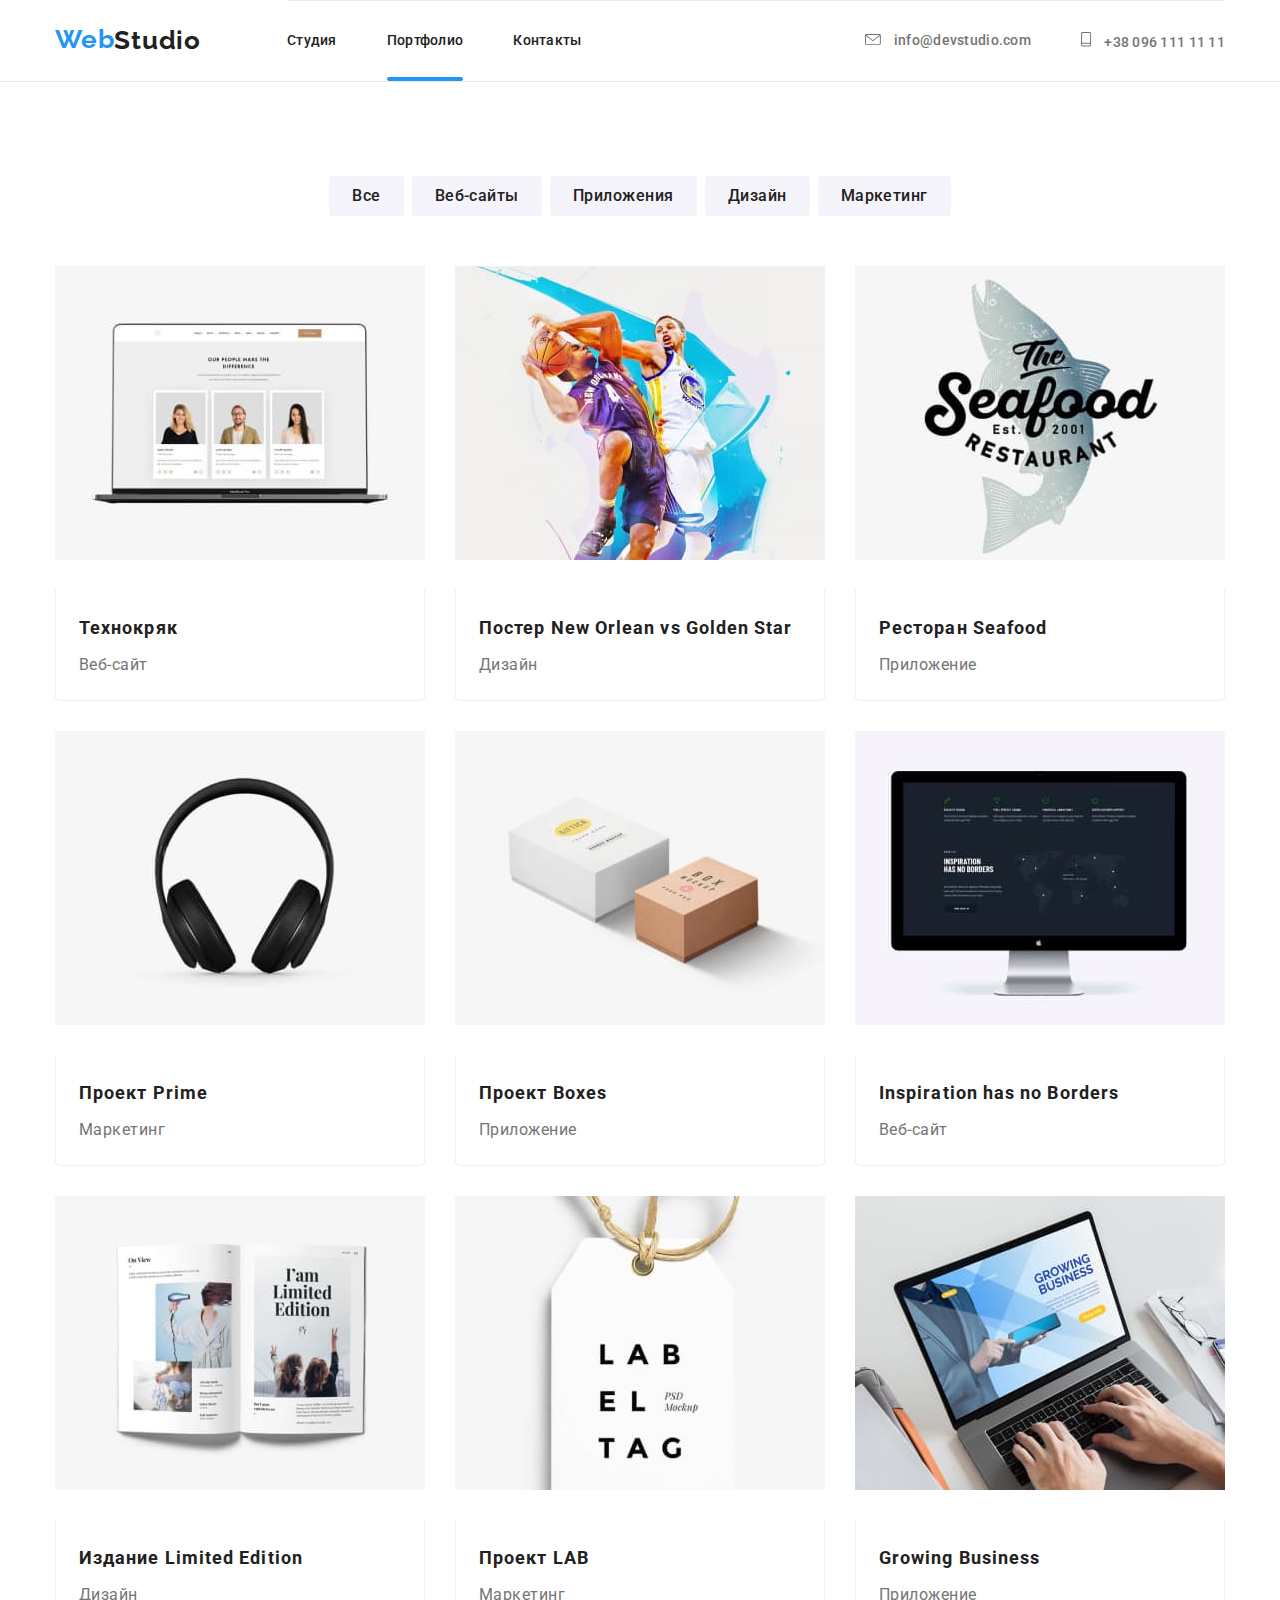
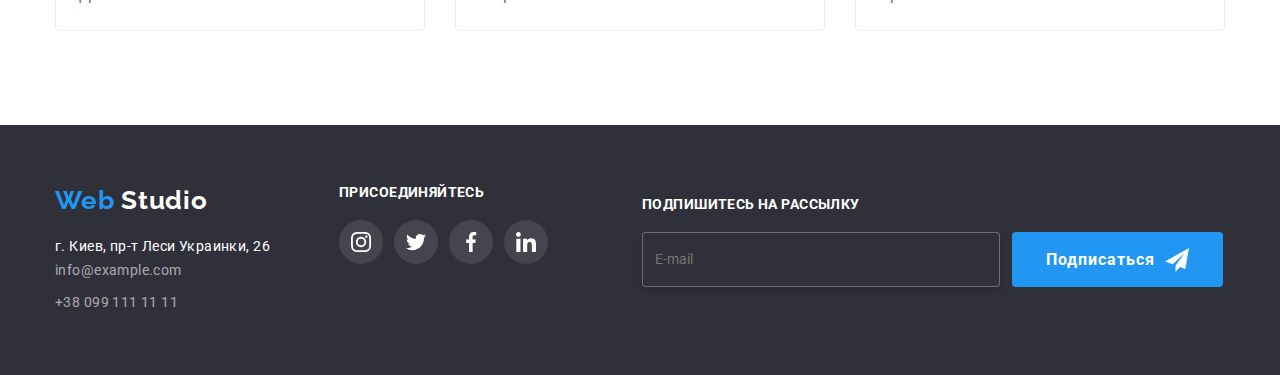
==== commit 43b05937: "корректирует отзывчивые изображения в секции команда и портфолио" ====
--- a/portfolio.html
+++ b/portfolio.html
@@ -23,7 +23,7 @@
           <div class="menu-container" id="menu-container" data-menu>
               <nav>
                 <ul class="site-nav list">
-                  <li class="item"><a href="" class="link  studio">Студия</a></li>
+                  <li class="item"><a href="./index.html" class="link  studio">Студия</a></li>
                   <li class="item"><a href="./portfolio.html" class="link current">Портфолио</a></li>
                   <li class="item"><a href="" class="link">Контакты</a></li>
                 </ul>  
@@ -68,14 +68,25 @@
             <li class="item portfolio">
               <a href="" class="link">
                 <div class="card-link">
-                  <img srcset="
+                  <picture>
+                    <source
+                    srcset="
+                    ./images/card-1-370.jpg  370w,
+                    ./images/card-1-740.jpg  740w,
+                    ./images/card-1-1100.jpg 1100w
+                    "
+                    media="(min-width:768px)"              
+                    >
+                    <img class="team-foto" src="./images/card-1-370.jpg" alt="">
+                  </picture>
+                  <!-- <img srcset="
                   ./images/card-1-370.jpg  370w,
                   ./images/card-1-740.jpg  740w,
                   ./images/card-1-1100.jpg 1100w
                 "
                 src="./images/card-1-370.jpg"
                 alt="проект"
-                sizes="(min-width:1200px) 33vw, (min-width:768) 50vw, 100vw" />
+                sizes="(min-width:1200px) 33vw, (min-width:768) 50vw, 100vw" /> -->
                   <p class="projects-text">
                     Технокряк это современная площадка распространения
                     коронавируса. Компании используют эту платформу для
@@ -91,14 +102,25 @@
             <li class="item portfolio">
               <a href="" class="link">
                 <div class="card-link">
-                  <img srcset="
+                  <picture>
+                    <source
+                    srcset="
+                    ./images/card-2-370.jpg  370w,
+                    ./images/card-2-740.jpg  740w,
+                    ./images/card-2-1100.jpg 1100w
+                    "
+                    media="(min-width:768px)"              
+                    >
+                    <img class="team-foto" src="./images/card-2-370.jpg" alt="">
+                  </picture>
+                  <!-- <img srcset="
                   ./images/card-2-370.jpg  370w,
                   ./images/card-2-740.jpg  740w,
                   ./images/card-2-1100.jpg 1100w
                 "
                 src="./images/card-2-370.jpg"
                 alt="проект"
-                sizes="(min-width:1200px) 33vw, (min-width:768) 50vw, 100vw" />
+                sizes="(min-width:1200px) 33vw, (min-width:768) 50vw, 100vw" /> -->
                   <p class="projects-text">
                     Технокряк это современная площадка распространения
                     коронавируса. Компании используют эту платформу для
@@ -116,14 +138,25 @@
             <li class="item portfolio">
               <a href="" class="link">
                 <div class="card-link">
-                  <img srcset="
+                  <picture>
+                    <source
+                    srcset="
                   ./images/card-3-370.jpg  370w,
                   ./images/card-3-740.jpg  740w,
                   ./images/card-3-1100.jpg 1100w
+                    "
+                    media="(min-width:768px)"              
+                    >
+                    <img class="team-foto" src="./images/card-3-370.jpg" alt="">
+                  </picture>
+                  <!-- <img srcset="
+                  ./images/card-3-370.jpg  370w,
+                  ./images/card-3-740.jpg  740w,
+                  ./images/card-3-1100.jpg 1100w
                 "
                 src="./images/card-3-370.jpg"
                 alt="проект"
-                sizes="(min-width:1200px) 33vw, (min-width:768) 50vw, 100vw" />
+                sizes="(min-width:1200px) 33vw, (min-width:768) 50vw, 100vw" /> -->
                   <p class="projects-text">
                     Технокряк это современная площадка распространения
                     коронавируса. Компании используют эту платформу для
@@ -139,14 +172,25 @@
             <li class="item portfolio">
               <a href="" class="link">
                 <div class="card-link">
-                  <img srcset="
+                  <picture>
+                    <source
+                    srcset="
+                    ./images/card-4-370.jpg  370w,
+                    ./images/card-4-740.jpg  740w,
+                    ./images/card-4-1100.jpg 1100w
+                    "
+                    media="(min-width:768px)"              
+                    >
+                    <img class="team-foto" src="./images/card-4-370.jpg" alt="">
+                  </picture>
+                  <!-- <img srcset="
                   ./images/card-4-370.jpg  370w,
                   ./images/card-4-740.jpg  740w,
                   ./images/card-4-1100.jpg 1100w
                 "
                 src="./images/card-4-370.jpg"
                 alt="проект"
-                sizes="(min-width:1200px) 33vw, (min-width:768) 50vw, 100vw" />
+                sizes="(min-width:1200px) 33vw, (min-width:768) 50vw, 100vw" /> -->
                   <p class="projects-text">
                     Технокряк это современная площадка распространения
                     коронавируса. Компании используют эту платформу для
@@ -162,14 +206,25 @@
             <li class="item portfolio">
               <a href="" class="link">
                 <div class="card-link">
-                  <img srcset="
+                  <picture>
+                    <source
+                    srcset="
+                    ./images/card-5-370.jpg  370w,
+                    ./images/card-5-740.jpg  740w,
+                    ./images/card-5-1100.jpg 1100w
+                    "
+                    media="(min-width:768px)"              
+                    >
+                    <img class="team-foto" src="./images/card-5-370.jpg" alt="">
+                  </picture>
+                  <!-- <img srcset="
                   ./images/card-5-370.jpg  370w,
                   ./images/card-5-740.jpg  740w,
                   ./images/card-5-1100.jpg 1100w
                 "
                 src="./images/card-5-370.jpg"
                 alt="проект"
-                sizes="(min-width:1200px) 33vw, (min-width:768) 50vw, 100vw" />
+                sizes="(min-width:1200px) 33vw, (min-width:768) 50vw, 100vw" /> -->
                   <p class="projects-text">
                     Технокряк это современная площадка распространения
                     коронавируса. Компании используют эту платформу для
@@ -185,14 +240,25 @@
             <li class="item portfolio">
               <a href="" class="link">
                 <div class="card-link">
-                  <img srcset="
+                  <picture>
+                    <source
+                    srcset="
+                    ./images/card-6-370.jpg  370w,
+                    ./images/card-6-740.jpg  740w,
+                    ./images/card-6-1100.jpg 1100w
+                    "
+                    media="(min-width:768px)"              
+                    >
+                    <img class="team-foto" src="./images/card-6-370.jpg" alt="">
+                  </picture>
+                  <!-- <img srcset="
                   ./images/card-6-370.jpg  370w,
                   ./images/card-6-740.jpg  740w,
                   ./images/card-6-1100.jpg 1100w
                 "
                 src="./images/card-6-370.jpg"
                 alt="проект"
-                sizes="(min-width:1200px) 33vw, (min-width:768) 50vw, 100vw" />
+                sizes="(min-width:1200px) 33vw, (min-width:768) 50vw, 100vw" /> -->
                   <p class="projects-text">
                     Технокряк это современная площадка распространения
                     коронавируса. Компании используют эту платформу для
@@ -208,14 +274,25 @@
             <li class="item portfolio">
               <a href="" class="link">
                 <div class="card-link">
-                  <img srcset="
+                  <picture>
+                    <source
+                    srcset="
+                    ./images/card-7-370.jpg  370w,
+                    ./images/card-7-740.jpg  740w,
+                    ./images/card-7-1100.jpg 1100w
+                    "
+                    media="(min-width:768px)"              
+                    >
+                    <img class="team-foto" src="./images/card-7-370.jpg" alt="">
+                  </picture>
+                  <!-- <img srcset="
                   ./images/card-7-370.jpg  370w,
                   ./images/card-7-740.jpg  740w,
                   ./images/card-7-1100.jpg 1100w
                 "
                 src="./images/card-7-370.jpg"
                 alt="проект"
-                sizes="(min-width:1200px) 33vw, (min-width:768) 50vw, 100vw" />
+                sizes="(min-width:1200px) 33vw, (min-width:768) 50vw, 100vw" /> -->
                   <p class="projects-text">
                     Технокряк это современная площадка распространения
                     коронавируса. Компании используют эту платформу для
@@ -231,14 +308,25 @@
             <li class="item portfolio">
               <a href="" class="link">
                 <div class="card-link">
-                  <img srcset="
+                  <picture>
+                    <source
+                    srcset="
+                    ./images/card-8-370.jpg  370w,
+                    ./images/card-8-740.jpg  740w,
+                    ./images/card-8-1100.jpg 1100w
+                    "
+                    media="(min-width:768px)"              
+                    >
+                    <img class="team-foto" src="./images/card-8-370.jpg" alt="">
+                  </picture>
+                  <!-- <img srcset="
                   ./images/card-8-370.jpg  370w,
                   ./images/card-8-740.jpg  740w,
                   ./images/card-8-1100.jpg 1100w
                 "
                 src="./images/card-8-370.jpg"
                 alt="проект"
-                sizes="(min-width:1200px) 33vw, (min-width:768) 50vw, 100vw" />
+                sizes="(min-width:1200px) 33vw, (min-width:768) 50vw, 100vw" /> -->
                   <p class="projects-text">
                     Технокряк это современная площадка распространения
                     коронавируса. Компании используют эту платформу для
@@ -254,14 +342,25 @@
             <li class="item portfolio">
               <a href="" class="link">
                 <div class="card-link">
-                  <img srcset="
+                  <picture>
+                    <source
+                    srcset="
+                    ./images/card-9-370.jpg  370w,
+                    ./images/card-9-740.jpg  740w,
+                    ./images/card-9-1100.jpg 1100w
+                    "
+                    media="(min-width:768px)"              
+                    >
+                    <img class="team-foto" src="./images/card-9-370.jpg" alt="">
+                  </picture>
+                  <!-- <img srcset="
                   ./images/card-9-370.jpg  370w,
                   ./images/card-9-740.jpg  740w,
                   ./images/card-9-1100.jpg 1100w
                 "
                 src="./images/card-9-370.jpg"
                 alt="проект"
-                sizes="(min-width:1200px) 33vw, (min-width:768) 50vw, 100vw" />
+                sizes="(min-width:1200px) 33vw, (min-width:768) 50vw, 100vw" /> -->
                   <p class="projects-text">
                     Технокряк это современная площадка распространения
                     коронавируса. Компании используют эту платформу для
--- a/css/main.min.css
+++ b/css/main.min.css
@@ -1,2 +1,2 @@
-a{text-decoration:none}.container{margin:0;padding:0}@media screen and (min-width: 480px){.container{width:480px}}@media screen and (min-width: 768px){.container{width:768px}}@media screen and (min-width: 1200px){.container{width:1200px}}.list,.list-portfolio,.team-members{list-style:none;padding:0;margin:0;text-decoration:none}h2{margin:0}body{background-color:#fff;color:#757575;font-family:Roboto,sans-serif;font-weight:400;font-size:14px}.container{padding-left:15px;padding-right:15px;margin-left:auto;margin-right:auto}img{display:block;max-width:100%;height:auto}.page-header{position:relative;border-bottom:1px solid #ececec}.main-nav{display:-webkit-box;display:-ms-flexbox;display:flex;-webkit-box-pack:justify;-ms-flex-pack:justify;justify-content:space-between;-webkit-box-align:center;-ms-flex-align:center;align-items:center;min-height:60px}@media screen and (min-width: 768px){.main-nav{-webkit-box-pack:center;-ms-flex-pack:center;justify-content:center}}.logo-web{text-decoration:none;color:#2196F3;font-family:Raleway, sans-serif;font-style:normal;font-weight:700;font-size:26px;letter-spacing:0.03em}.logo-studio{text-decoration:none;font-family:Raleway, sans-serif;font-weight:700;font-size:26px;line-height:1.19;letter-spacing:0.03em}.logo{display:-webkit-box;display:-ms-flexbox;display:flex;color:#212121;font-family:Raleway, sans-serif;margin-right:86px;-webkit-transition:color 250ms cubic-bezier(0.4, 0, 0.2, 1);transition:color 250ms cubic-bezier(0.4, 0, 0.2, 1)}.logo:hover,.logo:focus{color:#2196F3}.menu-button{display:-webkit-inline-box;display:-ms-inline-flexbox;display:inline-flex;margin:0;padding:0;border:none;background-color:transparent;-webkit-transition:fill 250ms cubic-bezier(0.4, 0, 0.2, 1);transition:fill 250ms cubic-bezier(0.4, 0, 0.2, 1)}.menu-button:hover,.menu-button:focus{fill:#2196F3}@media screen and (min-width: 768px){.menu-button{display:none}}.menu-button .icon-cross{display:none}.menu-button.is-open .icon-cross{display:block}.menu-button.is-open .icon-menu{display:none}.menu-container{z-index:1;background-color:#fff;padding-top:60px;padding-bottom:60px;text-align:center;border-top:1px solid #ececec;-webkit-box-shadow:0px 1px 3px rgba(0,0,0,0.16),0px 2px 4px rgba(0,0,0,0.08),0px 4px 8px rgba(0,0,0,0.04);box-shadow:0px 1px 3px rgba(0,0,0,0.16),0px 2px 4px rgba(0,0,0,0.08),0px 4px 8px rgba(0,0,0,0.04)}@media screen and (max-width: 767px){.menu-container{display:none;position:absolute;top:100%;left:0;width:100%}}@media screen and (min-width: 768px){.menu-container{display:-webkit-box;display:-ms-flexbox;display:flex;-webkit-box-pack:justify;-ms-flex-pack:justify;justify-content:space-between;-webkit-box-flex:1;-ms-flex-positive:1;flex-grow:1;padding:0;-webkit-box-shadow:none;box-shadow:none}}@media screen and (max-width: 767px){.menu-container.is-open{display:block}}.site-nav{font-weight:500;font-size:18px;line-height:1.17;letter-spacing:0.02em}@media screen and (min-width: 768px){.site-nav{display:-webkit-box;display:-ms-flexbox;display:flex;font-size:14px;line-height:1.14}}.site-nav .item{margin-bottom:40px}@media screen and (min-width: 768px){.site-nav .item{margin-right:50px;margin-bottom:0;font-size:14px;line-height:1.14}}.link.current{position:relative;color:#2196F3}.link.current::after{position:absolute;display:block;content:'';bottom:0;width:100%;height:4px;background-color:#2196f3;border-radius:2px}.site-nav .link{display:inline-block;padding-top:12px;padding-bottom:12px;color:#212121;text-decoration:none;-webkit-transition:color 250ms cubic-bezier(0.4, 0, 0.2, 1);transition:color 250ms cubic-bezier(0.4, 0, 0.2, 1)}@media screen and (min-width: 768px){.site-nav .link{padding-top:32px;padding-bottom:32px}}.site-nav .link:hover,.site-nav .link:focus{color:#2196F3}.list-nav{font-weight:500;font-size:18px;line-height:1.17;letter-spacing:0.02em}@media screen and (max-width: 1199px) and (min-width: 768px){.list-nav{display:-webkit-box;display:-ms-flexbox;display:flex;-webkit-box-orient:vertical;-webkit-box-direction:normal;-ms-flex-direction:column;flex-direction:column;-ms-flex-item-align:center;align-self:center;font-size:12px;line-height:1.17;text-align:left}}@media screen and (min-width: 1200px){.list-nav{display:-webkit-box;display:-ms-flexbox;display:flex;-webkit-box-align:center;-ms-flex-align:center;align-items:center;font-size:14px;line-height:1.14}}.list-nav-link{display:block;margin-bottom:16px}@media screen and (min-width: 768px){.list-nav-link{margin-bottom:10px}}@media screen and (min-width: 1200px){.list-nav-link{margin-right:50px;margin-bottom:0}}.list-nav-link:last-child{margin-bottom:0}@media screen and (min-width: 1200px){.list-nav-link:last-child{margin-right:0}}.list-link{color:#757575;text-decoration:none;-webkit-transition:color 250ms cubic-bezier(0.4, 0, 0.2, 1),fill 250ms cubic-bezier(0.4, 0, 0.2, 1);transition:color 250ms cubic-bezier(0.4, 0, 0.2, 1),fill 250ms cubic-bezier(0.4, 0, 0.2, 1)}.list-link:hover,.list-link:focus{fill:#2196F3;color:#2196F3}.header-mail,.header-phone{margin-right:10px;fill:currentColor}.section-hero{display:-webkit-box;display:-ms-flexbox;display:flex;-webkit-box-pack:center;-ms-flex-pack:center;justify-content:center;text-align:center;max-width:1600px;height:400px;margin-left:auto;margin-right:auto;padding-top:118px;padding-bottom:118px;background-image:-webkit-gradient(linear, left top, right top, from(rgba(47,48,58,0.8)), to(rgba(47,48,58,0.8))),url(../images/Header-480-X1.jpg);background-image:linear-gradient(to right, rgba(47,48,58,0.8), rgba(47,48,58,0.8)),url(../images/Header-480-X1.jpg);background-repeat:no-repeat;background-position:center;background-size:cover}@media screen and (min-device-pixel-ratio: 2), screen and (-webkit-min-device-pixel-ratio: 2), screen and (min-resolution: 192dpi), screen and (min-resolution: 2dppx){.section-hero{background-image:-webkit-gradient(linear, left top, right top, from(rgba(47,48,58,0.8)), to(rgba(47,48,58,0.8))),url(../images/Header-480-X2.jpg);background-image:linear-gradient(to right, rgba(47,48,58,0.8), rgba(47,48,58,0.8)),url(../images/Header-480-X2.jpg)}}@media screen and (min-width: 768px){.section-hero{background-image:-webkit-gradient(linear, left top, right top, from(rgba(47,48,58,0.8)), to(rgba(47,48,58,0.8))),url(../images/Header-768-X1.jpg);background-image:linear-gradient(to right, rgba(47,48,58,0.8), rgba(47,48,58,0.8)),url(../images/Header-768-X1.jpg)}}@media screen and (min-width: 768px) and (min-device-pixel-ratio: 2), screen and (min-width: 768px) and (-webkit-min-device-pixel-ratio: 2), screen and (min-width: 768px) and (min-resolution: 192dpi), screen and (min-width: 768px) and (min-resolution: 2dppx){.section-hero{background-image:-webkit-gradient(linear, left top, right top, from(rgba(47,48,58,0.8)), to(rgba(47,48,58,0.8))),url(../images/Header-768-X2.jpg);background-image:linear-gradient(to right, rgba(47,48,58,0.8), rgba(47,48,58,0.8)),url(../images/Header-768-X2.jpg)}}@media screen and (min-width: 1200px){.section-hero{height:600px;padding-top:200px;background-image:-webkit-gradient(linear, left top, right top, from(rgba(47,48,58,0.8)), to(rgba(47,48,58,0.8))),url(../images/Header-1200-X1.jpg);background-image:linear-gradient(to right, rgba(47,48,58,0.8), rgba(47,48,58,0.8)),url(../images/Header-1200-X1.jpg)}}@media screen and (min-width: 1200px) and (min-device-pixel-ratio: 2), screen and (min-width: 1200px) and (-webkit-min-device-pixel-ratio: 2), screen and (min-width: 1200px) and (min-resolution: 192dpi), screen and (min-width: 1200px) and (min-resolution: 2dppx){.section-hero{background-image:-webkit-gradient(linear, left top, right top, from(rgba(47,48,58,0.8)), to(rgba(47,48,58,0.8))),url(../images/Header-1200-X2.jpg);background-image:linear-gradient(to right, rgba(47,48,58,0.8), rgba(47,48,58,0.8)),url(../images/Header-1200-X2.jpg)}}.hero-tittle{margin-top:0;margin-bottom:30px;color:#fff;font-weight:900;font-size:26px;line-height:1.62;letter-spacing:0.06em;text-transform:uppercase}@media screen and (min-width: 1200px){.hero-tittle{font-size:44px;line-height:1.36}}.hero-button{display:inline-block;border:1px solid transparent;border-radius:4px;min-width:200px;padding:10px 32px;color:#fff;background-color:#2196F3;font-weight:700;font-size:16px;line-height:1.88;text-decoration:none;letter-spacing:0.06em;text-align:center}.hero-button:hover,.hero-button:focus{color:#212121;background-color:#fff;cursor:pointer}.backdrop{position:fixed;top:0;left:0;width:100%;height:100%;background-color:rgba(0,0,0,0.2);padding:93px 15px;opacity:1;-webkit-transition:opacity 250ms cubic-bezier(0.4, 0, 0.2, 1);transition:opacity 250ms cubic-bezier(0.4, 0, 0.2, 1);z-index:999;overflow-y:scroll}@media screen and (min-width: 768px){.backdrop{padding:208px 159px}}.backdrop.is-hidden{opacity:0;pointer-events:none}.modal{position:relative;padding:40px;background:#fff;-webkit-box-shadow:0px 2px 1px rgba(0,0,0,0.2),0px 1px 1px rgba(0,0,0,0.14),0px 1px 3px rgba(0,0,0,0.12);box-shadow:0px 2px 1px rgba(0,0,0,0.2),0px 1px 1px rgba(0,0,0,0.14),0px 1px 3px rgba(0,0,0,0.12);border-radius:4px}@media screen and (min-width: 1200px){.modal{position:absolute;top:50%;left:50%;-webkit-transform:translate(-50%, -50%);transform:translate(-50%, -50%)}}.modal-close{position:absolute;top:0;right:0;display:-webkit-box;display:-ms-flexbox;display:flex;width:30px;height:30px;background-color:#fff;border:none;border-radius:50%;-webkit-box-shadow:0px 2px 1px rgba(0,0,0,0.2),0px 1px 1px rgba(0,0,0,0.14),0px 1px 3px rgba(0,0,0,0.12);box-shadow:0px 2px 1px rgba(0,0,0,0.2),0px 1px 1px rgba(0,0,0,0.14),0px 1px 3px rgba(0,0,0,0.12);-webkit-transform:translate(10px, -10px);transform:translate(10px, -10px)}.form{-webkit-box-sizing:border-box;box-sizing:border-box;margin-top:0px;margin-left:auto;margin-right:auto}.title-form{margin:40px 40px 30px 40px;color:#212121;font-size:20px;line-height:1.15;text-align:center;letter-spacing:0.03em}.form-field{position:relative;display:-webkit-box;display:-ms-flexbox;display:flex;-webkit-box-orient:vertical;-webkit-box-direction:normal;-ms-flex-direction:column;flex-direction:column;margin-bottom:28px;width:90%;margin-left:auto;margin-right:auto}.form-input:focus+.form-subname,.form-input:not(:placeholder-shown)+.form-subname{-webkit-transform:translate(-35px, -40px);transform:translate(-35px, -40px);color:#2196F3}.textarea:focus+.form-subname,.textarea:not(:placeholder-shown)+.form-subname{-webkit-transform:translate(-35px, -20px);transform:translate(-35px, -20px);color:#2196F3}.form-input:focus,.form-input:not(:placeholder-shown),.textarea:focus,.textarea:not(:placeholder-shown){outline:none;border:1px solid #2196F3}.form-input,textarea{border:1px solid rgba(33,33,33,0.2);-webkit-box-sizing:border-box;box-sizing:border-box;border-radius:4px;padding-left:42px;padding-top:12px;padding-bottom:12px}.textarea{padding-left:16px}.form-subname{position:absolute;top:50%;left:42px;-webkit-transform:translateY(-50%);transform:translateY(-50%);font-weight:400;font-size:14px;line-height:1.14;letter-spacing:0.01em;color:#757575;-webkit-transition:-webkit-transform 250ms cubic-bezier(0.4, 0, 0.2, 1);transition:-webkit-transform 250ms cubic-bezier(0.4, 0, 0.2, 1);transition:transform 250ms cubic-bezier(0.4, 0, 0.2, 1);transition:transform 250ms cubic-bezier(0.4, 0, 0.2, 1), -webkit-transform 250ms cubic-bezier(0.4, 0, 0.2, 1)}.form-icon{position:absolute;top:50%;left:18px;-webkit-transform:translateY(-50%);transform:translateY(-50%);background-size:contain;background-position:center;-webkit-transition:-webkit-transform 250ms cubic-bezier(0.4, 0, 0.2, 1);transition:-webkit-transform 250ms cubic-bezier(0.4, 0, 0.2, 1);transition:transform 250ms cubic-bezier(0.4, 0, 0.2, 1);transition:transform 250ms cubic-bezier(0.4, 0, 0.2, 1), -webkit-transform 250ms cubic-bezier(0.4, 0, 0.2, 1)}.form-input:focus ~ .form-icon{fill:#2196F3}.textarea{resize:none;min-height:120px;max-height:150px}.textarea+.form-subname{top:0;-webkit-transform:translate(-16px, 12px);transform:translate(-16px, 12px)}.licence{display:-webkit-box;display:-ms-flexbox;display:flex;-webkit-box-align:center;-ms-flex-align:center;align-items:center;-webkit-box-pack:center;-ms-flex-pack:center;justify-content:center;margin-bottom:30px;margin-left:auto;margin-right:auto}.checkbox{position:absolute;width:1px;height:1px;margin:-1px;border:0;padding:0;clip:rect(0 0 0 0);overflow:hidden}.checkbox-icon{margin-right:8px;display:inline-block;width:16px;height:15px;border:1px solid #212121;border-radius:4px;cursor:pointer}.checkbox:checked+.checkbox-icon{background-image:url("../images/icon-check.svg");background-color:#2196F3;background-size:contain;background-origin:border-box;border-color:#2196F3}.licence-input{max-width:448px;letter-spacing:0.03em;font-size:14px;line-height:1.71}.licence-input a{color:#2196F3}.submit{display:-webkit-box;display:-ms-flexbox;display:flex;-webkit-box-pack:center;-ms-flex-pack:center;justify-content:center}.form-close{position:absolute;top:50%;right:30%;-webkit-transform:translateY(-50%);transform:translateY(-50%);background-size:contain;background-position:center;cursor:pointer;-webkit-transition:-webkit-transform 250ms cubic-bezier(0.4, 0, 0.2, 1);transition:-webkit-transform 250ms cubic-bezier(0.4, 0, 0.2, 1);transition:transform 250ms cubic-bezier(0.4, 0, 0.2, 1);transition:transform 250ms cubic-bezier(0.4, 0, 0.2, 1), -webkit-transform 250ms cubic-bezier(0.4, 0, 0.2, 1)}.form-close:hover{-webkit-transform:rotate(180deg);transform:rotate(180deg)}.advantegies{padding-top:60px;padding-bottom:60px}@media screen and (min-width: 480px){.container{width:480px}}@media screen and (min-width: 768px){.container{width:768px}}@media screen and (min-width: 1200px){.container{width:1200px}}.main-advantegies{margin:-15px}@media screen and (min-width: 768px){.main-advantegies{display:-webkit-box;display:-ms-flexbox;display:flex;-ms-flex-wrap:wrap;flex-wrap:wrap}}.advabtagies-item{text-align:center;margin:15px}@media screen and (min-width: 768px){.advabtagies-item{text-align:start;width:calc((100% - 4 * 15px) / 2)}}@media screen and (min-width: 1200px){.advabtagies-item{width:calc((100% - 8 * 15px) / 4)}}.advantegies-container{display:-webkit-box;display:-ms-flexbox;display:flex;-webkit-box-pack:center;-ms-flex-pack:center;justify-content:center;-webkit-box-align:center;-ms-flex-align:center;align-items:center;width:100%;height:120px;margin-bottom:30px;background-color:#F5F4FA;border-radius:4px}.advabtagies-icon{width:70px;height:70px}.section-title{color:#212121;font-weight:700;line-height:1,14;letter-spacing:0.03em;text-transform:uppercase}@media screen and (max-width: 767px){.section-title{text-align:center}}.list-information{text-align:start;margin:0;font-size:14px;line-height:1.71;letter-spacing:0.03em}@media screen and (max-width: 1199px){.container-our-works{display:none}}@media screen and (min-width: 1200px){.container-our-works{padding-top:94px;padding-bottom:94px}}.section-title-team{margin-bottom:50px;color:#212121;font-weight:700;font-size:36px;line-height:1.17;text-align:center;letter-spacing:0.03em}.list-works{display:-webkit-box;display:-ms-flexbox;display:flex}.our-works{position:relative;width:calc((100% - 60px) / 3);margin-right:30px}.section-hero-variants{position:absolute;bottom:0;width:100%;margin:0;padding-top:27px;padding-bottom:27px;color:#fff;background-color:rgba(47,48,58,0.8);font-weight:700;font-size:14px;line-height:1.14;letter-spacing:0.03em;text-transform:uppercase;text-align:center}.our-team{background-color:#F5F4FA;padding-top:60px;padding-bottom:60px}@media screen and (min-width: 1200px){.our-team{padding-top:94px;padding-bottom:94px}}.section-title-team{margin-top:0;margin-bottom:30px;color:#212121;font-weight:700;font-size:28px;line-height:1.18;text-align:center;letter-spacing:0.03em}@media screen and (min-width: 1200px){.section-title-team{margin-bottom:50px;font-size:36px;line-height:1.17}}.team-members{margin:-15px}@media screen and (min-width: 768px){.team-members{display:-webkit-box;display:-ms-flexbox;display:flex;-ms-flex-wrap:wrap;flex-wrap:wrap}}.team-name{text-align:center;padding-bottom:24px;background-color:#fff;-webkit-box-shadow:0px 2px 1px rgba(0,0,0,0.2),0px 1px 1px rgba(0,0,0,0.14),0px 1px 3px rgba(0,0,0,0.12);box-shadow:0px 2px 1px rgba(0,0,0,0.2),0px 1px 1px rgba(0,0,0,0.14),0px 1px 3px rgba(0,0,0,0.12);border-radius:4px}@media screen and (min-width: 768px){.team-name{width:calc((100% - 4 * 15px) / 2);margin:15px}}@media screen and (min-width: 1200px){.team-name{width:calc((100% - 8 * 15px) / 4)}}@media screen and (max-width: 767px){.team-name:not(:last-child){margin-bottom:30px}}.team-foto{margin-bottom:30px;width:100%}.team-subname{margin:0;margin-bottom:10px;color:#212121;font-weight:500;font-size:16px;line-height:1.19;letter-spacing:0.03em}.team-job{margin-top:0;margin-bottom:16px;font-size:16px;line-height:1.19;letter-spacing:0.03em}.team-icon{width:44px;height:44px}.link-social{display:-webkit-box;display:-ms-flexbox;display:flex;width:44px;height:44px;-webkit-box-pack:center;-ms-flex-pack:center;justify-content:center;-webkit-box-align:center;-ms-flex-align:center;align-items:center;border-radius:50%;fill:#AFB1B8;-webkit-transition:background-color 250ms cubic-bezier(0.4, 0, 0.2, 1),fill 250ms cubic-bezier(0.4, 0, 0.2, 1);transition:background-color 250ms cubic-bezier(0.4, 0, 0.2, 1),fill 250ms cubic-bezier(0.4, 0, 0.2, 1)}.link-social:hover,.link-social:focus{background-color:#2196F3;fill:#fff}.link-icon{width:20px;height:20px}.icon{display:-webkit-box;display:-ms-flexbox;display:flex;-webkit-box-pack:center;-ms-flex-pack:center;justify-content:center}.main-clients{padding-top:60px;padding-bottom:60px}@media screen and (min-width: 1200px){.main-clients{padding-top:94px;padding-bottom:94px}}.permanent-clients{display:-webkit-box;display:-ms-flexbox;display:flex;-webkit-box-pack:center;-ms-flex-pack:center;justify-content:center;-ms-flex-wrap:wrap;flex-wrap:wrap;margin:-15px}.permanent-clients li{margin:15px;width:calc((100% - 4 * 15px) / 2);fill:#afb1b8;border:1px solid #afb1b8;border-radius:4px;-webkit-transition:border 250ms cubic-bezier(0.4, 0, 0.2, 1),fill 250ms cubic-bezier(0.4, 0, 0.2, 1);transition:border 250ms cubic-bezier(0.4, 0, 0.2, 1),fill 250ms cubic-bezier(0.4, 0, 0.2, 1)}@media screen and (min-width: 768px){.permanent-clients li{width:calc((100% - 6 * 15px) / 3)}}@media screen and (min-width: 1200px){.permanent-clients li{width:calc((100% - 12 * 15px) / 6)}}.clients-link{display:-webkit-box;display:-ms-flexbox;display:flex;-webkit-box-pack:center;-ms-flex-pack:center;justify-content:center;-webkit-box-align:center;-ms-flex-align:center;align-items:center;height:90px;fill:inherit}.clients-link:hover,.clients-link:focus{fill:#2196F3;border:1px solid #2196F3}footer{padding-top:60px;padding-bottom:60px;background-color:#2f303a}.footer-container{text-align:center}@media screen and (min-width: 1200px){.footer-container{display:-webkit-box;display:-ms-flexbox;display:flex;text-align:start;-webkit-box-align:baseline;-ms-flex-align:baseline;align-items:baseline}}@media screen and (max-width: 1199px) and (min-width: 768px){.nav-footer{display:-webkit-box;display:-ms-flexbox;display:flex;-webkit-box-align:baseline;-ms-flex-align:baseline;align-items:baseline;-ms-flex-pack:distribute;justify-content:space-around;margin-bottom:60px}}@media screen and (min-width: 1200px){.nav-footer{display:-webkit-box;display:-ms-flexbox;display:flex;-webkit-box-pack:center;-ms-flex-pack:center;justify-content:center}}.address-container{-webkit-box-align:center;-ms-flex-align:center;align-items:center}@media screen and (max-width: 767px){.address-container{margin-bottom:60px}}@media screen and (min-width: 1200px){.address-container{margin-right:69px}}.logo-studio-footer{color:#fff;font-style:normal}.footer-logo{display:block;margin-bottom:20px;text-decoration:none;font-family:Raleway, sans-serif;font-weight:700;font-size:26px;line-height:1.19;letter-spacing:0.03em}.address{color:#fff;font-style:normal;font-size:14px;line-height:1.71;letter-spacing:0.03em}.footer-adress{margin:0;margin-bottom:8px}.footer-link-adress,.footer-link{display:block;color:rgba(255,255,255,0.6);margin-bottom:8px;text-decoration:none}.footer-link{margin-bottom:0}.footer-social-link{margin-bottom:60px}@media screen and (min-width: 768px){.footer-social-link{margin-bottom:0}}@media screen and (min-width: 1200px){.footer-social-link{margin-right:94px}}.social-links{display:-webkit-box;display:-ms-flexbox;display:flex;-webkit-box-pack:center;-ms-flex-pack:center;justify-content:center}.team-icon.end{margin-right:11px}.team-icon.end:last-child{margin-right:0}.link-social.end{display:-webkit-box;display:-ms-flexbox;display:flex;-webkit-box-pack:center;-ms-flex-pack:center;justify-content:center;-webkit-box-align:center;-ms-flex-align:center;align-items:center;width:44px;height:44px;border-radius:50%;background:rgba(255,255,255,0.1);-webkit-transition:background-color 250ms cubic-bezier(0.4, 0, 0.2, 1);transition:background-color 250ms cubic-bezier(0.4, 0, 0.2, 1)}.link-social.end:hover,.link-social.end:focus{background-color:#2196F3}.link-icon.end{fill:#fff}@media screen and (min-width: 1200px){.form-signature{display:-webkit-box;display:-ms-flexbox;display:flex}}.footer-tittle{display:block;margin-bottom:20px;color:#fff;font-size:14px;line-height:1.14;letter-spacing:0.03em;text-transform:uppercase}.footer-input{width:100%;padding:18px 12px;color:rgba(255,255,255,0.6);background-color:#2f303a;border:1px solid rgba(255,255,255,0.3);-webkit-box-shadow:0px 4px 4px rgba(0,0,0,0.15);box-shadow:0px 4px 4px rgba(0,0,0,0.15);border-radius:4px}@media screen and (max-width: 1199px){.footer-input{max-width:450px;margin-bottom:20px}}@media screen and (min-width: 1200px){.footer-input{width:358px;margin-right:12px}}.button{display:-webkit-inline-box;display:-ms-inline-flexbox;display:inline-flex;-webkit-box-align:center;-ms-flex-align:center;align-items:center;border-radius:4px;padding:10px 32px;text-decoration:none;border-color:transparent;min-width:200px;margin:0;color:#fff;background-color:#2196F3;font-weight:700;font-size:16px;line-height:1.87;align-items:center;text-align:center;letter-spacing:0.06em;-webkit-transition:background-color 250ms cubic-bezier(0.4, 0, 0.2, 1),color 250ms cubic-bezier(0.4, 0, 0.2, 1);transition:background-color 250ms cubic-bezier(0.4, 0, 0.2, 1),color 250ms cubic-bezier(0.4, 0, 0.2, 1)}.button:hover,.button:focus{color:#212121;background-color:#fff}.signature::after{content:"";width:24px;height:24px;background-image:url(../images/icon-send.svg);background-size:contain;background-position:center;margin-left:10px}@media screen and (max-width: 1199px){.signature{margin:auto}}.portfolio-section{padding-top:60px;padding-bottom:60px}@media screen and (min-width: 1200px){.portfolio-section{padding-top:94px;padding-bottom:94px}}.filter{display:-webkit-box;display:-ms-flexbox;display:flex;-webkit-box-pack:space-evenly;-ms-flex-pack:space-evenly;justify-content:space-evenly;margin-bottom:40px}@media screen and (min-width: 768px){.filter{margin-bottom:30px}}@media screen and (min-width: 1200px){.filter{margin-bottom:50px}}.filter-btn{display:-webkit-box;display:-ms-flexbox;display:flex;-ms-flex-wrap:wrap;flex-wrap:wrap;-webkit-box-pack:start;-ms-flex-pack:start;justify-content:start;margin:-4px}@media screen and (min-width: 768px){.filter-btn{-webkit-box-pack:center;-ms-flex-pack:center;justify-content:center}}.filter-item{margin:4px}.portfolio-button{border:1px solid transparent;border-radius:4px;min-width:73px;padding:6px 22px;color:#212121;background-color:#F5F4FA;font-weight:500;font-size:16px;line-height:1.62;letter-spacing:0.03em;-webkit-transition:color 250ms cubic-bezier(0.4, 0, 0.2, 1),background-color 250ms cubic-bezier(0.4, 0, 0.2, 1);transition:color 250ms cubic-bezier(0.4, 0, 0.2, 1),background-color 250ms cubic-bezier(0.4, 0, 0.2, 1)}.portfolio-button:hover,.portfolio-button:focus{color:#fff;background-color:#2196F3}@media screen and (min-width: 768px){.list-portfolio{display:-webkit-box;display:-ms-flexbox;display:flex;margin:-15px;-ms-flex-wrap:wrap;flex-wrap:wrap}}.item.portfolio{-webkit-box-shadow:none;box-shadow:none;-webkit-transform:box-shadow 250ms cubic-bezier(0.4, 0, 0.2, 1);transform:box-shadow 250ms cubic-bezier(0.4, 0, 0.2, 1)}@media screen and (min-width: 768px){.item.portfolio{width:calc((100% - 4 * 15px) / 2);margin:15px}}@media screen and (min-width: 1200px){.item.portfolio{width:calc((100% - 6 * 15px) / 3)}}.item.portfolio:hover,.item.portfolio:focus{-webkit-box-shadow:1px 4px 6px rgba(0,0,0,0.16),0px 4px 4px rgba(0,0,0,0.06),0px 1px 1px rgba(0,0,0,0.12);box-shadow:1px 4px 6px rgba(0,0,0,0.16),0px 4px 4px rgba(0,0,0,0.06),0px 1px 1px rgba(0,0,0,0.12)}@media screen and (max-width: 767px){.item.portfolio:not(:last-child){margin-bottom:30px}}.card-link{position:relative;overflow:hidden}.card-link img{width:100%}.projects-text{position:absolute;top:0;left:0;margin:0;width:100%;height:100%;padding-top:77px;padding-right:24px;padding-bottom:77px;padding-left:24px;color:#fff;background-color:rgba(33,150,243,0.9);font-size:18px;line-height:1.56;letter-spacing:0.03em;-webkit-transform:translateY(100%);transform:translateY(100%);-webkit-transition:opacity 250ms cubic-bezier(0.4, 0, 0.2, 1),-webkit-transform 250ms cubic-bezier(0.4, 0, 0.2, 1);transition:opacity 250ms cubic-bezier(0.4, 0, 0.2, 1),-webkit-transform 250ms cubic-bezier(0.4, 0, 0.2, 1);transition:transform 250ms cubic-bezier(0.4, 0, 0.2, 1),opacity 250ms cubic-bezier(0.4, 0, 0.2, 1);transition:transform 250ms cubic-bezier(0.4, 0, 0.2, 1),opacity 250ms cubic-bezier(0.4, 0, 0.2, 1),-webkit-transform 250ms cubic-bezier(0.4, 0, 0.2, 1)}@media screen and (min-width: 768px){.projects-text{padding-top:49px;padding-bottom:49px}}.item.portfolio:hover .projects-text{-webkit-transform:translateY(0);transform:translateY(0)}.card-contect{padding:20px 23px;border:1px solid #eee;border-top:0;-webkit-box-sizing:border-box;box-sizing:border-box;border-bottom-right-radius:5px;border-bottom-left-radius:5px}.projects-name{margin-top:0;margin-bottom:4px;color:#212121;font-weight:700;font-size:18px;line-height:2;letter-spacing:0.06em}@media screen and (max-width: 1199px) and (min-width: 768px){.projects-name{white-space:nowrap;overflow:hidden;text-overflow:ellipsis}}.projects-type{margin:0;color:#757575;font-size:16px;line-height:1.87;letter-spacing:0.03em}
+a{text-decoration:none}.container{margin:0;padding:0}@media screen and (min-width: 480px){.container{width:480px}}@media screen and (min-width: 768px){.container{width:768px}}@media screen and (min-width: 1200px){.container{width:1200px}}.list,.list-portfolio,.team-members{list-style:none;padding:0;margin:0;text-decoration:none}h2{margin:0}body{background-color:#fff;color:#757575;font-family:Roboto,sans-serif;font-weight:400;font-size:14px}.container{padding-left:15px;padding-right:15px;margin-left:auto;margin-right:auto}img{display:block;max-width:100%;height:auto}.page-header{position:relative;border-bottom:1px solid #ececec}.main-nav{display:-webkit-box;display:-ms-flexbox;display:flex;-webkit-box-pack:justify;-ms-flex-pack:justify;justify-content:space-between;-webkit-box-align:center;-ms-flex-align:center;align-items:center;min-height:60px}@media screen and (min-width: 768px){.main-nav{-webkit-box-pack:center;-ms-flex-pack:center;justify-content:center}}.logo-web{text-decoration:none;color:#2196F3;font-family:Raleway, sans-serif;font-style:normal;font-weight:700;font-size:26px;letter-spacing:0.03em}.logo-studio{text-decoration:none;font-family:Raleway, sans-serif;font-weight:700;font-size:26px;line-height:1.19;letter-spacing:0.03em}.logo{display:-webkit-box;display:-ms-flexbox;display:flex;color:#212121;font-family:Raleway, sans-serif;margin-right:86px;-webkit-transition:color 250ms cubic-bezier(0.4, 0, 0.2, 1);transition:color 250ms cubic-bezier(0.4, 0, 0.2, 1)}.logo:hover,.logo:focus{color:#2196F3}.menu-button{display:-webkit-inline-box;display:-ms-inline-flexbox;display:inline-flex;margin:0;padding:0;border:none;background-color:transparent;-webkit-transition:fill 250ms cubic-bezier(0.4, 0, 0.2, 1);transition:fill 250ms cubic-bezier(0.4, 0, 0.2, 1)}.menu-button:hover,.menu-button:focus{fill:#2196F3}@media screen and (min-width: 768px){.menu-button{display:none}}.menu-button .icon-cross{display:none}.menu-button.is-open .icon-cross{display:block}.menu-button.is-open .icon-menu{display:none}.menu-container{z-index:1;background-color:#fff;padding-top:60px;padding-bottom:60px;text-align:center;border-top:1px solid #ececec;-webkit-box-shadow:0px 1px 3px rgba(0,0,0,0.16),0px 2px 4px rgba(0,0,0,0.08),0px 4px 8px rgba(0,0,0,0.04);box-shadow:0px 1px 3px rgba(0,0,0,0.16),0px 2px 4px rgba(0,0,0,0.08),0px 4px 8px rgba(0,0,0,0.04)}@media screen and (max-width: 767px){.menu-container{display:none;position:absolute;top:100%;left:0;width:100%}}@media screen and (min-width: 768px){.menu-container{display:-webkit-box;display:-ms-flexbox;display:flex;-webkit-box-pack:justify;-ms-flex-pack:justify;justify-content:space-between;-webkit-box-flex:1;-ms-flex-positive:1;flex-grow:1;padding:0;-webkit-box-shadow:none;box-shadow:none}}@media screen and (max-width: 767px){.menu-container.is-open{display:block}}.site-nav{font-weight:500;font-size:18px;line-height:1.17;letter-spacing:0.02em}@media screen and (min-width: 768px){.site-nav{display:-webkit-box;display:-ms-flexbox;display:flex;font-size:14px;line-height:1.14}}.site-nav .item{margin-bottom:40px}@media screen and (min-width: 768px){.site-nav .item{margin-right:50px;margin-bottom:0;font-size:14px;line-height:1.14}}.link.current{position:relative;color:#2196F3}.link.current::after{position:absolute;display:block;content:'';bottom:0;width:100%;height:4px;background-color:#2196f3;border-radius:2px}.site-nav .link{display:inline-block;padding-top:12px;padding-bottom:12px;color:#212121;text-decoration:none;-webkit-transition:color 250ms cubic-bezier(0.4, 0, 0.2, 1);transition:color 250ms cubic-bezier(0.4, 0, 0.2, 1)}@media screen and (min-width: 768px){.site-nav .link{padding-top:32px;padding-bottom:32px}}.site-nav .link:hover,.site-nav .link:focus{color:#2196F3}.list-nav{font-weight:500;font-size:18px;line-height:1.17;letter-spacing:0.02em}@media screen and (max-width: 1199px) and (min-width: 768px){.list-nav{display:-webkit-box;display:-ms-flexbox;display:flex;-webkit-box-orient:vertical;-webkit-box-direction:normal;-ms-flex-direction:column;flex-direction:column;-ms-flex-item-align:center;align-self:center;font-size:12px;line-height:1.17;text-align:left}}@media screen and (min-width: 1200px){.list-nav{display:-webkit-box;display:-ms-flexbox;display:flex;-webkit-box-align:center;-ms-flex-align:center;align-items:center;font-size:14px;line-height:1.14}}.list-nav-link{display:block;margin-bottom:16px}@media screen and (min-width: 768px){.list-nav-link{margin-bottom:10px}}@media screen and (min-width: 1200px){.list-nav-link{margin-right:50px;margin-bottom:0}}.list-nav-link:last-child{margin-bottom:0}@media screen and (min-width: 1200px){.list-nav-link:last-child{margin-right:0}}.list-link{color:#757575;text-decoration:none;-webkit-transition:color 250ms cubic-bezier(0.4, 0, 0.2, 1),fill 250ms cubic-bezier(0.4, 0, 0.2, 1);transition:color 250ms cubic-bezier(0.4, 0, 0.2, 1),fill 250ms cubic-bezier(0.4, 0, 0.2, 1)}.list-link:hover,.list-link:focus{fill:#2196F3;color:#2196F3}.header-mail,.header-phone{margin-right:10px;fill:currentColor}.section-hero{display:-webkit-box;display:-ms-flexbox;display:flex;-webkit-box-pack:center;-ms-flex-pack:center;justify-content:center;text-align:center;max-width:1600px;height:400px;margin-left:auto;margin-right:auto;padding-top:118px;padding-bottom:118px;background-image:-webkit-gradient(linear, left top, right top, from(rgba(47,48,58,0.8)), to(rgba(47,48,58,0.8))),url(../images/Header-480-X1.jpg);background-image:linear-gradient(to right, rgba(47,48,58,0.8), rgba(47,48,58,0.8)),url(../images/Header-480-X1.jpg);background-repeat:no-repeat;background-position:center;background-size:cover}@media screen and (min-device-pixel-ratio: 2), screen and (-webkit-min-device-pixel-ratio: 2), screen and (min-resolution: 192dpi), screen and (min-resolution: 2dppx){.section-hero{background-image:-webkit-gradient(linear, left top, right top, from(rgba(47,48,58,0.8)), to(rgba(47,48,58,0.8))),url(../images/Header-480-X2.jpg);background-image:linear-gradient(to right, rgba(47,48,58,0.8), rgba(47,48,58,0.8)),url(../images/Header-480-X2.jpg)}}@media screen and (min-width: 768px){.section-hero{background-image:-webkit-gradient(linear, left top, right top, from(rgba(47,48,58,0.8)), to(rgba(47,48,58,0.8))),url(../images/Header-768-X1.jpg);background-image:linear-gradient(to right, rgba(47,48,58,0.8), rgba(47,48,58,0.8)),url(../images/Header-768-X1.jpg)}}@media screen and (min-width: 768px) and (min-device-pixel-ratio: 2), screen and (min-width: 768px) and (-webkit-min-device-pixel-ratio: 2), screen and (min-width: 768px) and (min-resolution: 192dpi), screen and (min-width: 768px) and (min-resolution: 2dppx){.section-hero{background-image:-webkit-gradient(linear, left top, right top, from(rgba(47,48,58,0.8)), to(rgba(47,48,58,0.8))),url(../images/Header-768-X2.jpg);background-image:linear-gradient(to right, rgba(47,48,58,0.8), rgba(47,48,58,0.8)),url(../images/Header-768-X2.jpg)}}@media screen and (min-width: 1200px){.section-hero{height:600px;padding-top:200px;background-image:-webkit-gradient(linear, left top, right top, from(rgba(47,48,58,0.8)), to(rgba(47,48,58,0.8))),url(../images/Header-1200-X1.jpg);background-image:linear-gradient(to right, rgba(47,48,58,0.8), rgba(47,48,58,0.8)),url(../images/Header-1200-X1.jpg)}}@media screen and (min-width: 1200px) and (min-device-pixel-ratio: 2), screen and (min-width: 1200px) and (-webkit-min-device-pixel-ratio: 2), screen and (min-width: 1200px) and (min-resolution: 192dpi), screen and (min-width: 1200px) and (min-resolution: 2dppx){.section-hero{background-image:-webkit-gradient(linear, left top, right top, from(rgba(47,48,58,0.8)), to(rgba(47,48,58,0.8))),url(../images/Header-1200-X2.jpg);background-image:linear-gradient(to right, rgba(47,48,58,0.8), rgba(47,48,58,0.8)),url(../images/Header-1200-X2.jpg)}}.hero-tittle{margin-top:0;margin-bottom:30px;color:#fff;font-weight:900;font-size:26px;line-height:1.62;letter-spacing:0.06em;text-transform:uppercase}@media screen and (min-width: 1200px){.hero-tittle{font-size:44px;line-height:1.36}}.hero-button{display:inline-block;border:1px solid transparent;border-radius:4px;min-width:200px;padding:10px 32px;color:#fff;background-color:#2196F3;font-weight:700;font-size:16px;line-height:1.88;text-decoration:none;letter-spacing:0.06em;text-align:center}.hero-button:hover,.hero-button:focus{color:#212121;background-color:#fff;cursor:pointer}.backdrop{position:fixed;top:0;left:0;width:100%;height:100%;background-color:rgba(0,0,0,0.2);padding:93px 15px;opacity:1;-webkit-transition:opacity 250ms cubic-bezier(0.4, 0, 0.2, 1);transition:opacity 250ms cubic-bezier(0.4, 0, 0.2, 1);z-index:999;overflow-y:scroll}@media screen and (min-width: 768px){.backdrop{padding:208px 159px}}.backdrop.is-hidden{opacity:0;pointer-events:none}.modal{position:relative;padding:40px;background:#fff;-webkit-box-shadow:0px 2px 1px rgba(0,0,0,0.2),0px 1px 1px rgba(0,0,0,0.14),0px 1px 3px rgba(0,0,0,0.12);box-shadow:0px 2px 1px rgba(0,0,0,0.2),0px 1px 1px rgba(0,0,0,0.14),0px 1px 3px rgba(0,0,0,0.12);border-radius:4px}@media screen and (min-width: 1200px){.modal{position:absolute;top:50%;left:50%;-webkit-transform:translate(-50%, -50%);transform:translate(-50%, -50%)}}.modal-close{position:absolute;top:0;right:0;display:-webkit-box;display:-ms-flexbox;display:flex;width:30px;height:30px;background-color:#fff;border:none;border-radius:50%;-webkit-box-shadow:0px 2px 1px rgba(0,0,0,0.2),0px 1px 1px rgba(0,0,0,0.14),0px 1px 3px rgba(0,0,0,0.12);box-shadow:0px 2px 1px rgba(0,0,0,0.2),0px 1px 1px rgba(0,0,0,0.14),0px 1px 3px rgba(0,0,0,0.12);-webkit-transform:translate(10px, -10px);transform:translate(10px, -10px)}.form{-webkit-box-sizing:border-box;box-sizing:border-box;margin-top:0px;margin-left:auto;margin-right:auto}.title-form{margin:40px 40px 30px 40px;color:#212121;font-size:20px;line-height:1.15;text-align:center;letter-spacing:0.03em}.form-field{position:relative;display:-webkit-box;display:-ms-flexbox;display:flex;-webkit-box-orient:vertical;-webkit-box-direction:normal;-ms-flex-direction:column;flex-direction:column;margin-bottom:28px;width:90%;margin-left:auto;margin-right:auto}.form-input:focus+.form-subname,.form-input:not(:placeholder-shown)+.form-subname{-webkit-transform:translate(-35px, -40px);transform:translate(-35px, -40px);color:#2196F3}.textarea:focus+.form-subname,.textarea:not(:placeholder-shown)+.form-subname{-webkit-transform:translate(-35px, -20px);transform:translate(-35px, -20px);color:#2196F3}.form-input:focus,.form-input:not(:placeholder-shown),.textarea:focus,.textarea:not(:placeholder-shown){outline:none;border:1px solid #2196F3}.form-input,textarea{border:1px solid rgba(33,33,33,0.2);-webkit-box-sizing:border-box;box-sizing:border-box;border-radius:4px;padding-left:42px;padding-top:12px;padding-bottom:12px}.textarea{padding-left:16px}.form-subname{position:absolute;top:50%;left:42px;-webkit-transform:translateY(-50%);transform:translateY(-50%);font-weight:400;font-size:14px;line-height:1.14;letter-spacing:0.01em;color:#757575;-webkit-transition:-webkit-transform 250ms cubic-bezier(0.4, 0, 0.2, 1);transition:-webkit-transform 250ms cubic-bezier(0.4, 0, 0.2, 1);transition:transform 250ms cubic-bezier(0.4, 0, 0.2, 1);transition:transform 250ms cubic-bezier(0.4, 0, 0.2, 1), -webkit-transform 250ms cubic-bezier(0.4, 0, 0.2, 1)}.form-icon{position:absolute;top:50%;left:18px;-webkit-transform:translateY(-50%);transform:translateY(-50%);background-size:contain;background-position:center;-webkit-transition:-webkit-transform 250ms cubic-bezier(0.4, 0, 0.2, 1);transition:-webkit-transform 250ms cubic-bezier(0.4, 0, 0.2, 1);transition:transform 250ms cubic-bezier(0.4, 0, 0.2, 1);transition:transform 250ms cubic-bezier(0.4, 0, 0.2, 1), -webkit-transform 250ms cubic-bezier(0.4, 0, 0.2, 1)}.form-input:focus ~ .form-icon{fill:#2196F3}.textarea{resize:none;min-height:120px;max-height:150px}.textarea+.form-subname{top:0;-webkit-transform:translate(-16px, 12px);transform:translate(-16px, 12px)}.licence{display:-webkit-box;display:-ms-flexbox;display:flex;-webkit-box-align:center;-ms-flex-align:center;align-items:center;-webkit-box-pack:center;-ms-flex-pack:center;justify-content:center;margin-bottom:30px;margin-left:auto;margin-right:auto}.checkbox{position:absolute;width:1px;height:1px;margin:-1px;border:0;padding:0;clip:rect(0 0 0 0);overflow:hidden}.checkbox-icon{margin-right:8px;display:inline-block;width:16px;height:15px;border:1px solid #212121;border-radius:4px;cursor:pointer}.checkbox:checked+.checkbox-icon{background-image:url("../images/icon-check.svg");background-color:#2196F3;background-size:contain;background-origin:border-box;border-color:#2196F3}.licence-input{max-width:448px;letter-spacing:0.03em;font-size:14px;line-height:1.71}.licence-input a{color:#2196F3}.submit{display:-webkit-box;display:-ms-flexbox;display:flex;-webkit-box-pack:center;-ms-flex-pack:center;justify-content:center}.form-close{position:absolute;top:50%;right:30%;-webkit-transform:translateY(-50%);transform:translateY(-50%);background-size:contain;background-position:center;cursor:pointer;-webkit-transition:-webkit-transform 250ms cubic-bezier(0.4, 0, 0.2, 1);transition:-webkit-transform 250ms cubic-bezier(0.4, 0, 0.2, 1);transition:transform 250ms cubic-bezier(0.4, 0, 0.2, 1);transition:transform 250ms cubic-bezier(0.4, 0, 0.2, 1), -webkit-transform 250ms cubic-bezier(0.4, 0, 0.2, 1)}.form-close:hover{-webkit-transform:rotate(180deg);transform:rotate(180deg)}.advantegies{padding-top:60px;padding-bottom:60px}@media screen and (min-width: 480px){.container{width:480px}}@media screen and (min-width: 768px){.container{width:768px}}@media screen and (min-width: 1200px){.container{width:1200px}}.main-advantegies{margin:-15px}@media screen and (min-width: 768px){.main-advantegies{display:-webkit-box;display:-ms-flexbox;display:flex;-ms-flex-wrap:wrap;flex-wrap:wrap}}.advabtagies-item{text-align:center;margin:15px}@media screen and (min-width: 768px){.advabtagies-item{text-align:start;width:calc((100% - 4 * 15px) / 2)}}@media screen and (min-width: 1200px){.advabtagies-item{width:calc((100% - 8 * 15px) / 4)}}.advantegies-container{display:-webkit-box;display:-ms-flexbox;display:flex;-webkit-box-pack:center;-ms-flex-pack:center;justify-content:center;-webkit-box-align:center;-ms-flex-align:center;align-items:center;width:100%;height:120px;margin-bottom:30px;background-color:#F5F4FA;border-radius:4px}.advabtagies-icon{width:70px;height:70px}.section-title{color:#212121;font-weight:700;line-height:1,14;letter-spacing:0.03em;text-transform:uppercase}@media screen and (max-width: 767px){.section-title{text-align:center}}.list-information{text-align:start;margin:0;font-size:14px;line-height:1.71;letter-spacing:0.03em}@media screen and (max-width: 1199px){.container-our-works{display:none}}@media screen and (min-width: 1200px){.container-our-works{padding-top:94px;padding-bottom:94px}}.section-title-team{margin-bottom:50px;color:#212121;font-weight:700;font-size:36px;line-height:1.17;text-align:center;letter-spacing:0.03em}.list-works{display:-webkit-box;display:-ms-flexbox;display:flex}.our-works{position:relative;width:calc((100% - 60px) / 3);margin-right:30px}.section-hero-variants{position:absolute;bottom:0;width:100%;margin:0;padding-top:27px;padding-bottom:27px;color:#fff;background-color:rgba(47,48,58,0.8);font-weight:700;font-size:14px;line-height:1.14;letter-spacing:0.03em;text-transform:uppercase;text-align:center}.our-team{background-color:#F5F4FA;padding-top:60px;padding-bottom:60px}@media screen and (min-width: 1200px){.our-team{padding-top:94px;padding-bottom:94px}}.section-title-team{margin-top:0;margin-bottom:30px;color:#212121;font-weight:700;font-size:28px;line-height:1.18;text-align:center;letter-spacing:0.03em}@media screen and (min-width: 1200px){.section-title-team{margin-bottom:50px;font-size:36px;line-height:1.17}}.team-members{margin:-15px}@media screen and (min-width: 768px){.team-members{display:-webkit-box;display:-ms-flexbox;display:flex;-ms-flex-wrap:wrap;flex-wrap:wrap}}.team-name{text-align:center;padding-bottom:24px;background-color:#fff;-webkit-box-shadow:0px 2px 1px rgba(0,0,0,0.2),0px 1px 1px rgba(0,0,0,0.14),0px 1px 3px rgba(0,0,0,0.12);box-shadow:0px 2px 1px rgba(0,0,0,0.2),0px 1px 1px rgba(0,0,0,0.14),0px 1px 3px rgba(0,0,0,0.12);border-radius:4px}@media screen and (min-width: 768px){.team-name{width:calc((100% - 4 * 15px) / 2);margin:15px}}@media screen and (min-width: 1200px){.team-name{width:calc((100% - 8 * 15px) / 4)}}@media screen and (max-width: 767px){.team-name:not(:last-child){margin-bottom:30px}}.team-foto{margin-bottom:30px;width:100%}.team-subname{margin:0;margin-bottom:10px;color:#212121;font-weight:500;font-size:16px;line-height:1.19;letter-spacing:0.03em}.team-job{margin-top:0;margin-bottom:16px;font-size:16px;line-height:1.19;letter-spacing:0.03em}.team-icon{width:44px;height:44px}.link-social{display:-webkit-box;display:-ms-flexbox;display:flex;width:44px;height:44px;-webkit-box-pack:center;-ms-flex-pack:center;justify-content:center;-webkit-box-align:center;-ms-flex-align:center;align-items:center;border-radius:50%;fill:#AFB1B8;-webkit-transition:background-color 250ms cubic-bezier(0.4, 0, 0.2, 1),fill 250ms cubic-bezier(0.4, 0, 0.2, 1);transition:background-color 250ms cubic-bezier(0.4, 0, 0.2, 1),fill 250ms cubic-bezier(0.4, 0, 0.2, 1)}.link-social:hover,.link-social:focus{background-color:#2196F3;fill:#fff}.link-icon{width:20px;height:20px}.icon{display:-webkit-box;display:-ms-flexbox;display:flex;-webkit-box-pack:center;-ms-flex-pack:center;justify-content:center}.main-clients{padding-top:60px;padding-bottom:60px}@media screen and (min-width: 1200px){.main-clients{padding-top:94px;padding-bottom:94px}}.permanent-clients{display:-webkit-box;display:-ms-flexbox;display:flex;-webkit-box-pack:center;-ms-flex-pack:center;justify-content:center;-ms-flex-wrap:wrap;flex-wrap:wrap;margin:-15px}.permanent-clients li{margin:15px;width:calc((100% - 4 * 15px) / 2);fill:#afb1b8;border:1px solid #afb1b8;border-radius:4px;-webkit-transition:border 250ms cubic-bezier(0.4, 0, 0.2, 1),fill 250ms cubic-bezier(0.4, 0, 0.2, 1);transition:border 250ms cubic-bezier(0.4, 0, 0.2, 1),fill 250ms cubic-bezier(0.4, 0, 0.2, 1)}@media screen and (min-width: 768px){.permanent-clients li{width:calc((100% - 6 * 15px) / 3)}}@media screen and (min-width: 1200px){.permanent-clients li{width:calc((100% - 12 * 15px) / 6)}}.clients-link{display:-webkit-box;display:-ms-flexbox;display:flex;-webkit-box-pack:center;-ms-flex-pack:center;justify-content:center;-webkit-box-align:center;-ms-flex-align:center;align-items:center;height:90px;fill:inherit}.clients-link:hover,.clients-link:focus{fill:#2196F3;border:1px solid #2196F3}footer{padding-top:60px;padding-bottom:60px;background-color:#2f303a}.footer-container{text-align:center}@media screen and (min-width: 1200px){.footer-container{display:-webkit-box;display:-ms-flexbox;display:flex;text-align:start;-webkit-box-align:baseline;-ms-flex-align:baseline;align-items:baseline}}@media screen and (max-width: 1199px) and (min-width: 768px){.nav-footer{display:-webkit-box;display:-ms-flexbox;display:flex;-webkit-box-align:baseline;-ms-flex-align:baseline;align-items:baseline;-ms-flex-pack:distribute;justify-content:space-around;margin-bottom:60px}}@media screen and (min-width: 1200px){.nav-footer{display:-webkit-box;display:-ms-flexbox;display:flex;-webkit-box-pack:center;-ms-flex-pack:center;justify-content:center}}.address-container{-webkit-box-align:center;-ms-flex-align:center;align-items:center}@media screen and (max-width: 767px){.address-container{margin-bottom:60px}}@media screen and (min-width: 1200px){.address-container{margin-right:69px}}.logo-studio-footer{color:#fff;font-style:normal}.footer-logo{display:block;margin-bottom:20px;text-decoration:none;font-family:Raleway, sans-serif;font-weight:700;font-size:26px;line-height:1.19;letter-spacing:0.03em}.address{color:#fff;font-style:normal;font-size:14px;line-height:1.71;letter-spacing:0.03em}.footer-adress{margin:0;margin-bottom:8px}.footer-link-adress,.footer-link{display:block;color:rgba(255,255,255,0.6);margin-bottom:8px;text-decoration:none}.footer-link{margin-bottom:0}.footer-social-link{margin-bottom:60px}@media screen and (min-width: 768px){.footer-social-link{margin-bottom:0}}@media screen and (min-width: 1200px){.footer-social-link{margin-right:94px}}.social-links{display:-webkit-box;display:-ms-flexbox;display:flex;-webkit-box-pack:center;-ms-flex-pack:center;justify-content:center}.team-icon.end{margin-right:11px}.team-icon.end:last-child{margin-right:0}.link-social.end{display:-webkit-box;display:-ms-flexbox;display:flex;-webkit-box-pack:center;-ms-flex-pack:center;justify-content:center;-webkit-box-align:center;-ms-flex-align:center;align-items:center;width:44px;height:44px;border-radius:50%;background:rgba(255,255,255,0.1);-webkit-transition:background-color 250ms cubic-bezier(0.4, 0, 0.2, 1);transition:background-color 250ms cubic-bezier(0.4, 0, 0.2, 1)}.link-social.end:hover,.link-social.end:focus{background-color:#2196F3}.link-icon.end{fill:#fff}@media screen and (min-width: 1200px){.form-signature{display:-webkit-box;display:-ms-flexbox;display:flex}}.footer-tittle{display:block;margin-bottom:20px;color:#fff;font-size:14px;line-height:1.14;letter-spacing:0.03em;text-transform:uppercase}.footer-input{width:100%;padding:18px 12px;color:rgba(255,255,255,0.6);background-color:#2f303a;border:1px solid rgba(255,255,255,0.3);-webkit-box-shadow:0px 4px 4px rgba(0,0,0,0.15);box-shadow:0px 4px 4px rgba(0,0,0,0.15);border-radius:4px}@media screen and (max-width: 1199px){.footer-input{max-width:450px;margin-bottom:20px}}@media screen and (min-width: 1200px){.footer-input{width:358px;margin-right:12px}}.button{display:-webkit-inline-box;display:-ms-inline-flexbox;display:inline-flex;-webkit-box-align:center;-ms-flex-align:center;align-items:center;border-radius:4px;padding:10px 32px;text-decoration:none;border-color:transparent;min-width:200px;margin:0;color:#fff;background-color:#2196F3;font-weight:700;font-size:16px;line-height:1.87;align-items:center;text-align:center;letter-spacing:0.06em;-webkit-transition:background-color 250ms cubic-bezier(0.4, 0, 0.2, 1),color 250ms cubic-bezier(0.4, 0, 0.2, 1);transition:background-color 250ms cubic-bezier(0.4, 0, 0.2, 1),color 250ms cubic-bezier(0.4, 0, 0.2, 1)}.button:hover,.button:focus{color:#212121;background-color:#fff}.signature::after{content:"";width:24px;height:24px;background-image:url(../images/icon-send.svg);background-size:contain;background-position:center;margin-left:10px}@media screen and (max-width: 1199px){.signature{margin:auto}}.portfolio-section{padding-top:60px;padding-bottom:60px}@media screen and (min-width: 1200px){.portfolio-section{padding-top:94px;padding-bottom:94px}}.filter{display:-webkit-box;display:-ms-flexbox;display:flex;-webkit-box-pack:space-evenly;-ms-flex-pack:space-evenly;justify-content:space-evenly;margin-bottom:40px}@media screen and (min-width: 768px){.filter{margin-bottom:30px}}@media screen and (min-width: 1200px){.filter{margin-bottom:50px}}.filter-btn{display:-webkit-box;display:-ms-flexbox;display:flex;-ms-flex-wrap:wrap;flex-wrap:wrap;-webkit-box-pack:start;-ms-flex-pack:start;justify-content:start;margin:-4px}@media screen and (min-width: 768px){.filter-btn{-webkit-box-pack:center;-ms-flex-pack:center;justify-content:center}}.filter-item{margin:4px}.portfolio-button{cursor:pointer;border:1px solid transparent;border-radius:4px;min-width:73px;padding:6px 22px;color:#212121;background-color:#F5F4FA;font-weight:500;font-size:16px;line-height:1.62;letter-spacing:0.03em;-webkit-transition:color 250ms cubic-bezier(0.4, 0, 0.2, 1),background-color 250ms cubic-bezier(0.4, 0, 0.2, 1);transition:color 250ms cubic-bezier(0.4, 0, 0.2, 1),background-color 250ms cubic-bezier(0.4, 0, 0.2, 1)}.portfolio-button:hover,.portfolio-button:focus{color:#fff;background-color:#2196F3}@media screen and (min-width: 768px){.list-portfolio{display:-webkit-box;display:-ms-flexbox;display:flex;margin:-15px;-ms-flex-wrap:wrap;flex-wrap:wrap}}.item.portfolio{-webkit-box-shadow:none;box-shadow:none;-webkit-transform:box-shadow 250ms cubic-bezier(0.4, 0, 0.2, 1);transform:box-shadow 250ms cubic-bezier(0.4, 0, 0.2, 1)}@media screen and (min-width: 768px){.item.portfolio{width:calc((100% - 4 * 15px) / 2);margin:15px}}@media screen and (min-width: 1200px){.item.portfolio{width:calc((100% - 6 * 15px) / 3)}}.item.portfolio:hover,.item.portfolio:focus{-webkit-box-shadow:1px 4px 6px rgba(0,0,0,0.16),0px 4px 4px rgba(0,0,0,0.06),0px 1px 1px rgba(0,0,0,0.12);box-shadow:1px 4px 6px rgba(0,0,0,0.16),0px 4px 4px rgba(0,0,0,0.06),0px 1px 1px rgba(0,0,0,0.12)}@media screen and (max-width: 767px){.item.portfolio:not(:last-child){margin-bottom:30px}}.card-link{position:relative;overflow:hidden}.card-link img{width:100%}.projects-text{position:absolute;top:0;left:0;margin:0;width:100%;height:100%;padding-top:77px;padding-right:24px;padding-bottom:77px;padding-left:24px;color:#fff;background-color:rgba(33,150,243,0.9);font-size:18px;line-height:1.56;letter-spacing:0.03em;-webkit-transform:translateY(100%);transform:translateY(100%);-webkit-transition:opacity 250ms cubic-bezier(0.4, 0, 0.2, 1),-webkit-transform 250ms cubic-bezier(0.4, 0, 0.2, 1);transition:opacity 250ms cubic-bezier(0.4, 0, 0.2, 1),-webkit-transform 250ms cubic-bezier(0.4, 0, 0.2, 1);transition:transform 250ms cubic-bezier(0.4, 0, 0.2, 1),opacity 250ms cubic-bezier(0.4, 0, 0.2, 1);transition:transform 250ms cubic-bezier(0.4, 0, 0.2, 1),opacity 250ms cubic-bezier(0.4, 0, 0.2, 1),-webkit-transform 250ms cubic-bezier(0.4, 0, 0.2, 1)}@media screen and (min-width: 768px){.projects-text{padding-top:49px;padding-bottom:49px}}.item.portfolio:hover .projects-text{-webkit-transform:translateY(0);transform:translateY(0)}.card-contect{padding:20px 23px;border:1px solid #eee;border-top:0;-webkit-box-sizing:border-box;box-sizing:border-box;border-bottom-right-radius:5px;border-bottom-left-radius:5px}.projects-name{margin-top:0;margin-bottom:4px;color:#212121;font-weight:700;font-size:18px;line-height:2;letter-spacing:0.06em}@media screen and (max-width: 1199px) and (min-width: 768px){.projects-name{white-space:nowrap;overflow:hidden;text-overflow:ellipsis}}.projects-type{margin:0;color:#757575;font-size:16px;line-height:1.87;letter-spacing:0.03em}
 /*# sourceMappingURL=main.min.css.map */